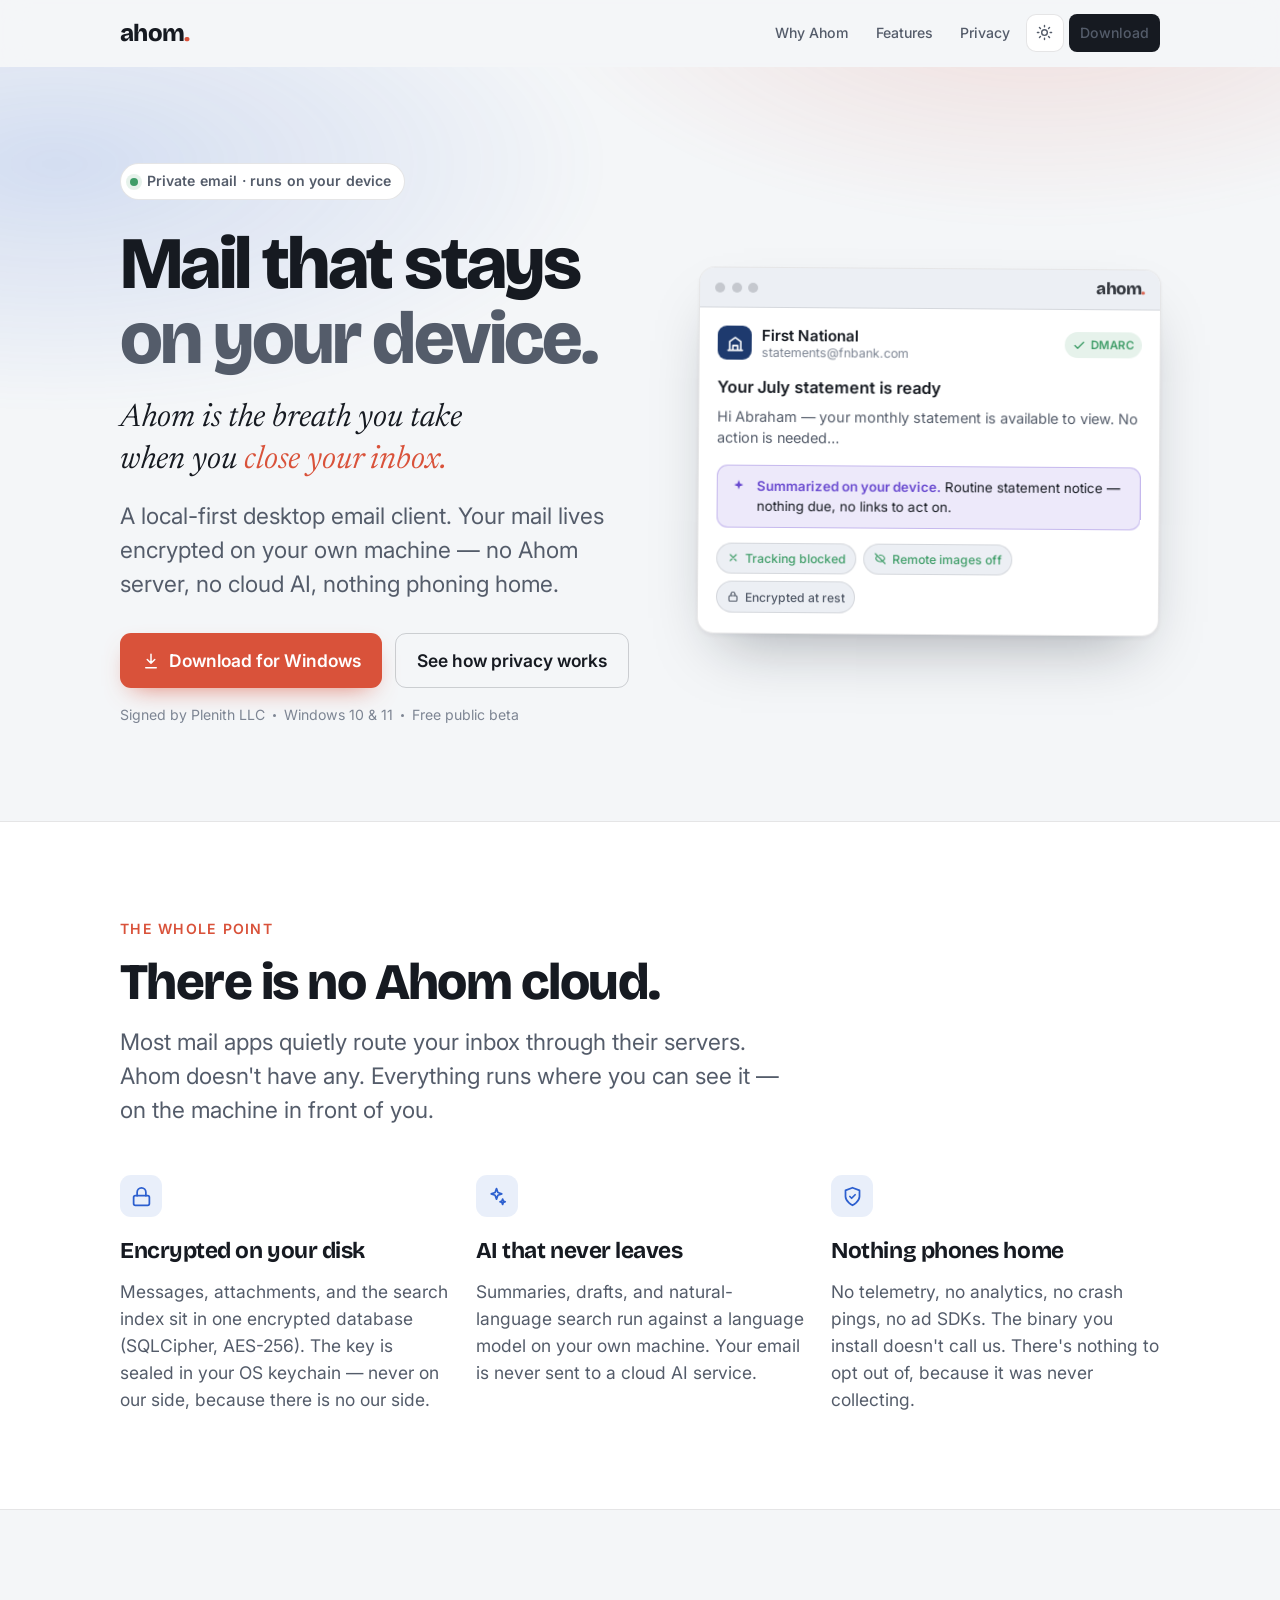
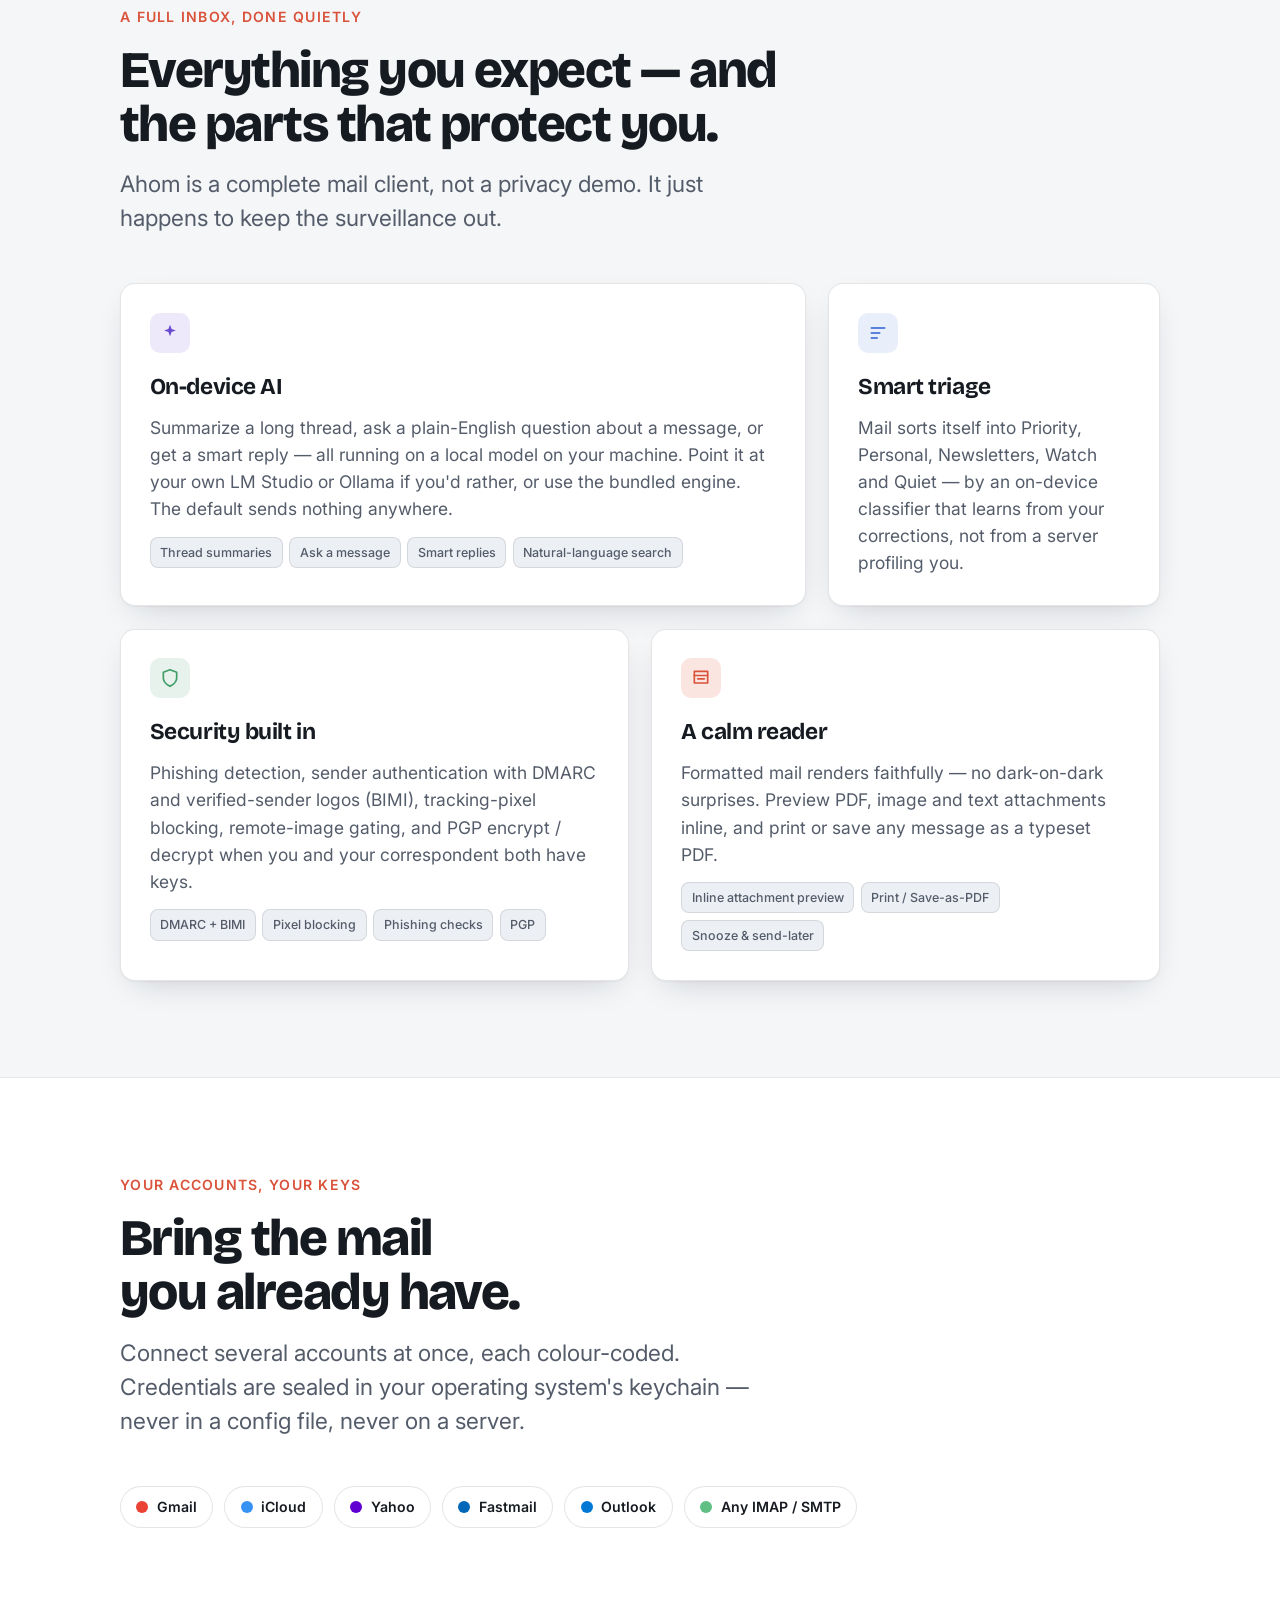
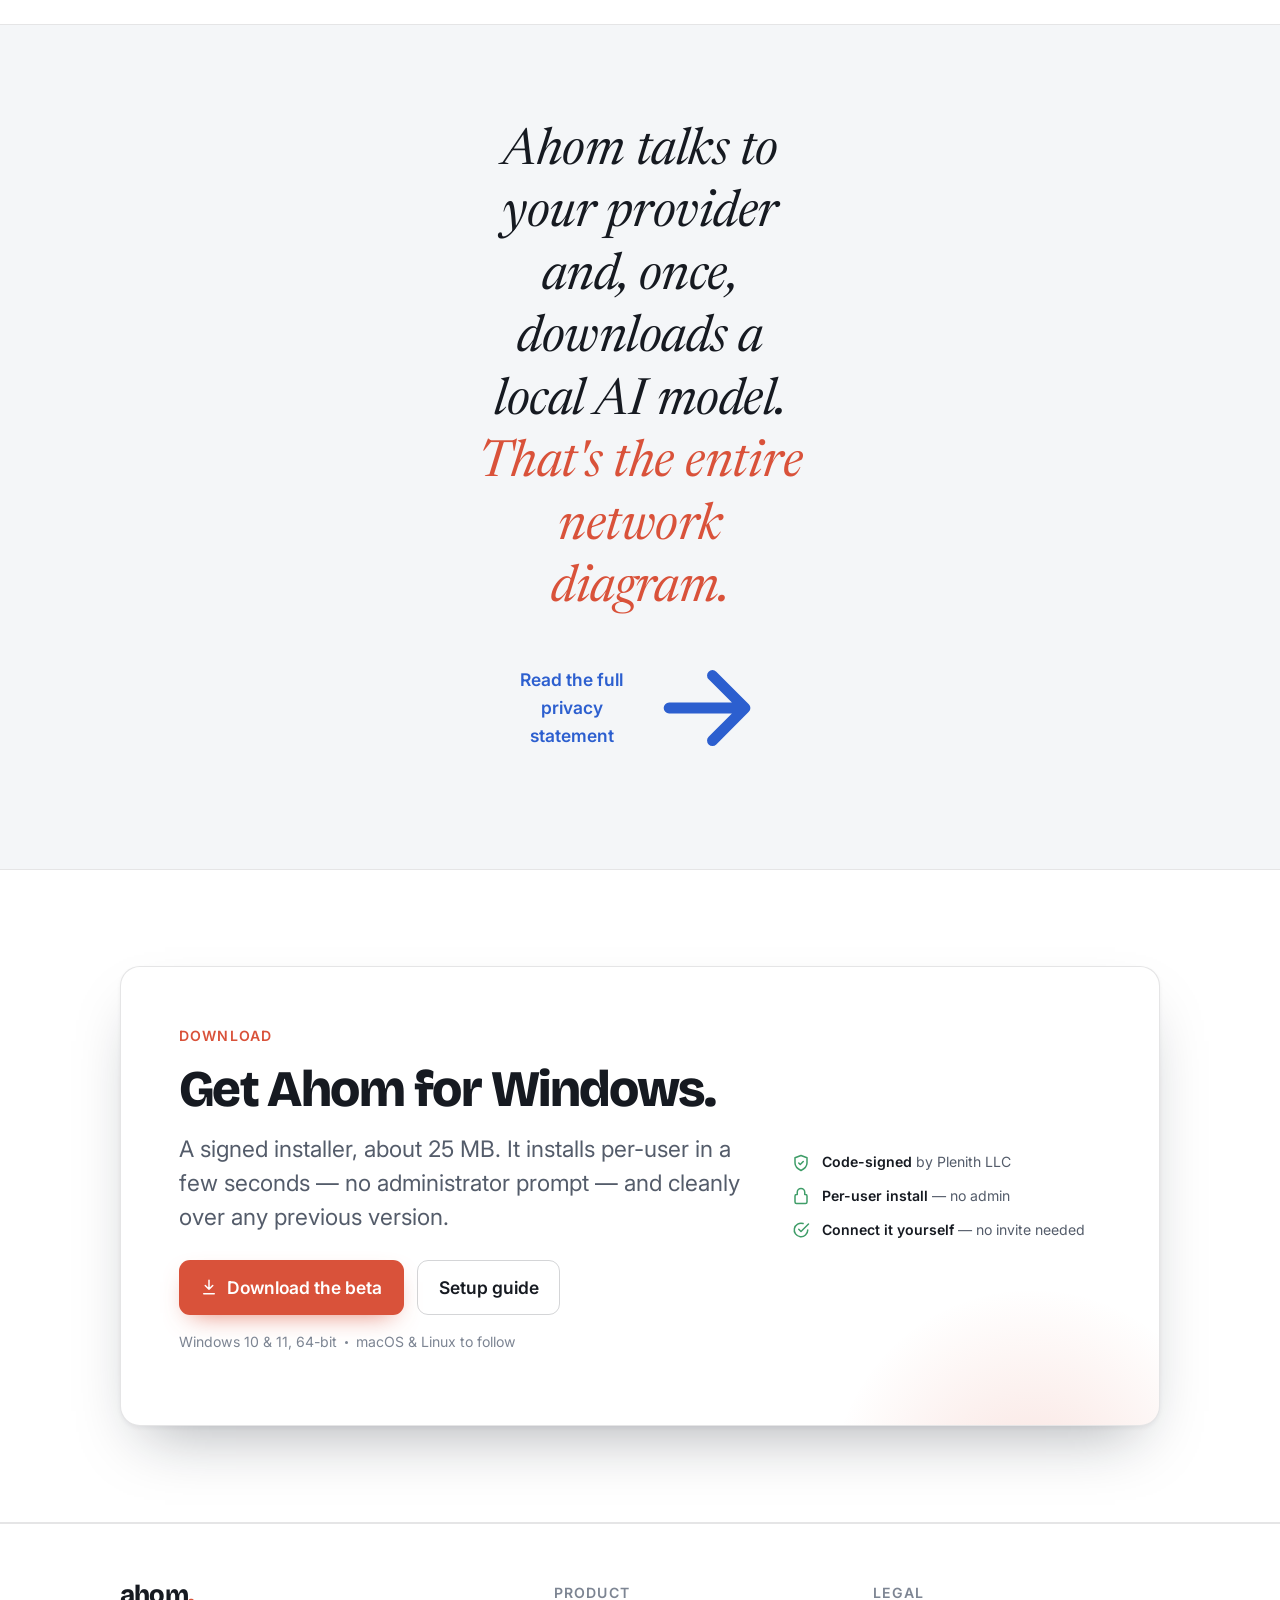
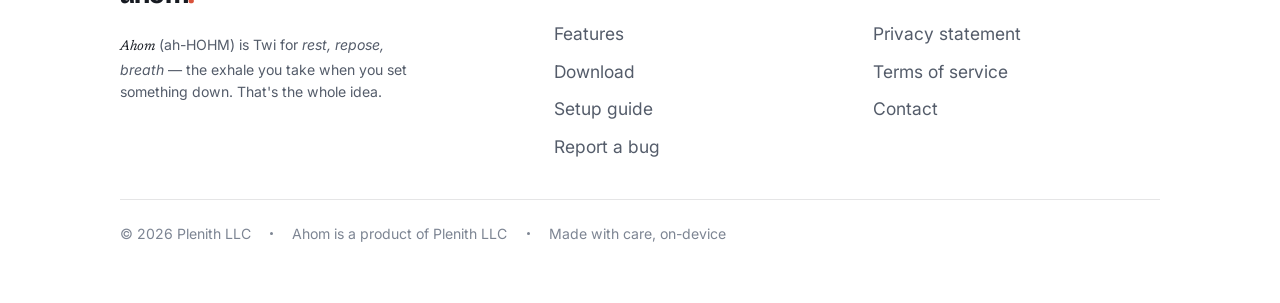
==== index.html @ 503ea604 "site: Ahom launch landing pages (home, privacy, terms) Static GitHub Pages site for the public beta " ====
<!doctype html>
<html lang="en">
<head>
<meta charset="utf-8">
<meta name="viewport" content="width=device-width, initial-scale=1">
<title>Ahom — private email, on your device</title>
<meta name="description" content="Ahom is a local-first, privacy-first desktop email client by Plenith LLC. Your mail lives encrypted on your own machine, with on-device AI that never touches the cloud.">
<meta name="theme-color" content="#0d1017">
<meta property="og:type" content="website">
<meta property="og:title" content="Ahom — private email, on your device">
<meta property="og:description" content="A local-first desktop email client. Your mail lives encrypted on your own machine — no Ahom server, no cloud AI, nothing phoning home.">
<meta name="twitter:card" content="summary_large_image">
<link rel="icon" href="data:image/svg+xml,%3Csvg xmlns='http://www.w3.org/2000/svg' viewBox='0 0 32 32'%3E%3Ctext y='26' font-size='26'%3E%E2%9C%89%EF%B8%8F%3C/text%3E%3C/svg%3E">
<link rel="preconnect" href="https://fonts.googleapis.com">
<link rel="preconnect" href="https://fonts.gstatic.com" crossorigin>
<link rel="stylesheet" href="https://fonts.googleapis.com/css2?family=Bricolage+Grotesque:opsz,wght@12..96,400..800&family=Inter:wght@400;500;600;700&family=Newsreader:ital,opsz,wght@1,6..72,380;1,6..72,500&display=swap">
<style>
  :root {
    --ground: #f4f6f8;
    --surface: #ffffff;
    --surface-2: #eceff4;
    --ink: #161a21;
    --ink-soft: #545c6a;
    --ink-faint: #7d8593;
    --line: rgba(20, 26, 34, 0.11);
    --line-strong: rgba(20, 26, 34, 0.18);
    --accent: #2c5fcf;
    --accent-soft: rgba(44, 95, 207, 0.10);
    --coral: #d9523a;
    --coral-ink: #ffffff;
    --violet: #6a4bd0;
    --violet-soft: rgba(106, 75, 208, 0.12);
    --good: #3f9d68;
    --good-soft: rgba(63, 157, 104, 0.13);
    --shadow: 0 1px 2px rgba(16, 22, 34, .04), 0 12px 34px -14px rgba(16, 22, 34, .22);
    --shadow-lift: 0 2px 4px rgba(16, 22, 34, .05), 0 30px 60px -24px rgba(16, 22, 34, .34);
    --glow-a: rgba(217, 82, 58, 0.16);
    --glow-b: rgba(44, 95, 207, 0.16);
    --font-display: "Bricolage Grotesque", "Segoe UI", system-ui, sans-serif;
    --font-serif: "Newsreader", Georgia, "Times New Roman", serif;
    --font-body: "Inter", "Segoe UI", system-ui, -apple-system, sans-serif;
    --maxw: 1120px;
    --step--1: clamp(.82rem, .8rem + .1vw, .9rem);
    --step-0: clamp(1rem, .96rem + .18vw, 1.09rem);
    --step-1: clamp(1.2rem, 1.1rem + .4vw, 1.45rem);
    --step-2: clamp(1.55rem, 1.3rem + .9vw, 2.1rem);
    --step-3: clamp(2.1rem, 1.6rem + 2vw, 3.4rem);
    --step-4: clamp(2.7rem, 1.9rem + 3.4vw, 4.9rem);
  }
  :root:not([data-theme="light"]) { color-scheme: light; }
  @media (prefers-color-scheme: dark) {
    :root:not([data-theme="light"]) {
      color-scheme: dark;
      --ground: #0d1017; --surface: #141922; --surface-2: #1b2130;
      --ink: #eef1f6; --ink-soft: #9aa5b6; --ink-faint: #717c8d;
      --line: rgba(255, 255, 255, 0.09); --line-strong: rgba(255, 255, 255, 0.16);
      --accent: #5f8bff; --accent-soft: rgba(95, 139, 255, 0.14);
      --coral: #ff6a4d; --coral-ink: #1a0f0c;
      --violet: #c4a7ff; --violet-soft: rgba(196, 167, 255, 0.15);
      --good: #5fbf85; --good-soft: rgba(95, 191, 133, 0.15);
      --shadow: 0 1px 2px rgba(0, 0, 0, .3), 0 16px 40px -18px rgba(0, 0, 0, .7);
      --shadow-lift: 0 2px 6px rgba(0, 0, 0, .34), 0 40px 70px -28px rgba(0, 0, 0, .8);
      --glow-a: rgba(255, 106, 77, 0.20); --glow-b: rgba(95, 139, 255, 0.18);
    }
  }
  :root[data-theme="dark"] {
    color-scheme: dark;
    --ground: #0d1017; --surface: #141922; --surface-2: #1b2130;
    --ink: #eef1f6; --ink-soft: #9aa5b6; --ink-faint: #717c8d;
    --line: rgba(255, 255, 255, 0.09); --line-strong: rgba(255, 255, 255, 0.16);
    --accent: #5f8bff; --accent-soft: rgba(95, 139, 255, 0.14);
    --coral: #ff6a4d; --coral-ink: #1a0f0c;
    --violet: #c4a7ff; --violet-soft: rgba(196, 167, 255, 0.15);
    --good: #5fbf85; --good-soft: rgba(95, 191, 133, 0.15);
    --shadow: 0 1px 2px rgba(0, 0, 0, .3), 0 16px 40px -18px rgba(0, 0, 0, .7);
    --shadow-lift: 0 2px 6px rgba(0, 0, 0, .34), 0 40px 70px -28px rgba(0, 0, 0, .8);
    --glow-a: rgba(255, 106, 77, 0.20); --glow-b: rgba(95, 139, 255, 0.18);
  }
  * { box-sizing: border-box; }
  html { scroll-behavior: smooth; }
  @media (prefers-reduced-motion: reduce) { html { scroll-behavior: auto; } }
  body {
    margin: 0; background: var(--ground); color: var(--ink);
    font-family: var(--font-body); font-size: var(--step-0); line-height: 1.6;
    -webkit-font-smoothing: antialiased; text-rendering: optimizeLegibility;
  }
  .wrap { width: 100%; max-width: var(--maxw); margin-inline: auto; padding-inline: clamp(1.15rem, .6rem + 2.4vw, 2.5rem); }
  a { color: inherit; }
  ::selection { background: var(--accent-soft); }
  :focus-visible { outline: 2.5px solid var(--accent); outline-offset: 3px; border-radius: 4px; }
  .wordmark { font-family: var(--font-display); font-weight: 800; letter-spacing: -0.03em; line-height: 1; color: var(--ink); text-transform: lowercase; display: inline-flex; align-items: baseline; }
  .wordmark .dot { color: var(--coral); }
  .nav { position: sticky; top: 0; z-index: 40; background: color-mix(in oklab, var(--ground) 82%, transparent); backdrop-filter: blur(14px) saturate(1.3); border-bottom: 1px solid transparent; transition: border-color .3s; }
  .nav[data-stuck="true"] { border-bottom-color: var(--line); }
  .nav__inner { display: flex; align-items: center; gap: 1.2rem; height: 66px; }
  .nav .wordmark { font-size: 1.5rem; }
  .nav__links { margin-left: auto; display: flex; align-items: center; gap: .3rem; }
  .nav__links a { text-decoration: none; color: var(--ink-soft); font-weight: 500; font-size: var(--step--1); padding: .5rem .7rem; border-radius: 8px; transition: color .2s, background .2s; }
  .nav__links a:hover { color: var(--ink); background: var(--surface-2); }
  .nav__cta { text-decoration: none; font-weight: 600; font-size: var(--step--1); padding: .5rem .95rem; border-radius: 9px; background: var(--ink); color: var(--ground); transition: transform .15s, opacity .2s; }
  .nav__cta:hover { opacity: .9; transform: translateY(-1px); }
  .theme-btn { display: inline-grid; place-items: center; width: 38px; height: 38px; border: 1px solid var(--line); border-radius: 10px; background: var(--surface); color: var(--ink-soft); cursor: pointer; transition: color .2s, border-color .2s; }
  .theme-btn:hover { color: var(--ink); border-color: var(--line-strong); }
  .theme-btn svg { width: 17px; height: 17px; }
  .nav__hide { display: inline; }
  @media (max-width: 620px) { .nav__hide { display: none; } }
  .hero { position: relative; overflow: clip; }
  .hero__glow { position: absolute; inset: -20% -10% auto -10%; height: 620px; z-index: 0; background: radial-gradient(48% 60% at 76% 8%, var(--glow-a), transparent 70%), radial-gradient(50% 55% at 12% 40%, var(--glow-b), transparent 72%); filter: blur(8px); pointer-events: none; }
  .hero__inner { position: relative; z-index: 1; display: grid; grid-template-columns: 1.05fr .95fr; gap: clamp(2rem, 1rem + 4vw, 4.5rem); align-items: center; padding-block: clamp(3rem, 2rem + 5vw, 6rem) clamp(3rem, 2rem + 4vw, 5rem); }
  @media (max-width: 900px) { .hero__inner { grid-template-columns: 1fr; gap: 3rem; } }
  .eyebrow { display: inline-flex; align-items: center; gap: .55rem; font-size: var(--step--1); font-weight: 600; letter-spacing: .01em; color: var(--ink-soft); background: var(--surface); border: 1px solid var(--line); padding: .4rem .8rem .4rem .55rem; border-radius: 100px; margin-bottom: 1.6rem; }
  .eyebrow .pip { width: 8px; height: 8px; border-radius: 50%; background: var(--good); box-shadow: 0 0 0 4px var(--good-soft); }
  h1.hero__title { font-family: var(--font-display); font-weight: 800; font-size: var(--step-4); line-height: 1.02; letter-spacing: -0.035em; margin: 0 0 1.35rem; text-wrap: balance; }
  .hero__title .soft { color: var(--ink-soft); }
  .hero__pitch { font-family: var(--font-serif); font-style: italic; font-weight: 380; font-size: var(--step-2); line-height: 1.28; color: var(--ink); margin: 0 0 1.1rem; max-width: 22ch; text-wrap: balance; }
  .hero__pitch .u { color: var(--coral); font-style: italic; }
  .hero__sub { color: var(--ink-soft); font-size: var(--step-1); max-width: 46ch; margin: 0 0 2rem; line-height: 1.5; }
  .cta-row { display: flex; flex-wrap: wrap; gap: .8rem; align-items: center; }
  .btn { display: inline-flex; align-items: center; gap: .55rem; text-decoration: none; font-weight: 600; font-size: var(--step-0); padding: .8rem 1.3rem; border-radius: 11px; border: 1px solid transparent; cursor: pointer; transition: transform .15s, box-shadow .2s, background .2s; }
  .btn svg { width: 18px; height: 18px; }
  .btn--primary { background: var(--coral); color: var(--coral-ink); box-shadow: 0 10px 26px -12px color-mix(in oklab, var(--coral) 80%, transparent); }
  .btn--primary:hover { transform: translateY(-2px); box-shadow: 0 16px 34px -12px color-mix(in oklab, var(--coral) 78%, transparent); }
  .btn--ghost { background: transparent; color: var(--ink); border-color: var(--line-strong); }
  .btn--ghost:hover { background: var(--surface); transform: translateY(-2px); }
  .cta-note { color: var(--ink-faint); font-size: var(--step--1); margin-top: 1rem; display: flex; align-items: center; gap: .5rem; flex-wrap: wrap; }
  .cta-note .sep { width: 3px; height: 3px; border-radius: 50%; background: var(--ink-faint); display: inline-block; }
  .mock { background: var(--surface); border: 1px solid var(--line); border-radius: 16px; box-shadow: var(--shadow-lift); overflow: hidden; transform: rotate(.4deg); }
  @media (prefers-reduced-motion: no-preference) { .mock { animation: rise .8s cubic-bezier(.2,.7,.2,1) both; } }
  @keyframes rise { from { opacity: 0; transform: translateY(16px) rotate(.4deg); } to { opacity: 1; transform: translateY(0) rotate(.4deg); } }
  .mock__bar { display: flex; align-items: center; gap: .5rem; padding: .7rem .95rem; border-bottom: 1px solid var(--line); background: var(--surface-2); }
  .mock__dots { display: flex; gap: .4rem; }
  .mock__dots i { width: 10px; height: 10px; border-radius: 50%; background: var(--line-strong); }
  .mock__bar .wordmark { font-size: 1.05rem; margin-left: auto; opacity: .85; }
  .mock__body { padding: 1.1rem 1.15rem 1.25rem; }
  .mock__sender { display: flex; align-items: center; gap: .6rem; margin-bottom: .85rem; }
  .brandlogo { width: 34px; height: 34px; border-radius: 9px; display: grid; place-items: center; background: #1e3a6e; color: #fff; flex: none; }
  .brandlogo svg { width: 19px; height: 19px; }
  .mock__who { display: flex; flex-direction: column; line-height: 1.25; min-width: 0; }
  .mock__who b { font-weight: 600; font-size: .95rem; }
  .mock__who span { font-size: .78rem; color: var(--ink-faint); overflow: hidden; text-overflow: ellipsis; white-space: nowrap; }
  .verified { margin-left: auto; display: inline-flex; align-items: center; gap: .3rem; font-size: .72rem; font-weight: 600; color: var(--good); background: var(--good-soft); padding: .26rem .5rem; border-radius: 100px; flex: none; }
  .verified svg { width: 13px; height: 13px; }
  .mock__subject { font-weight: 600; font-size: 1.02rem; margin: 0 0 .35rem; }
  .mock__snippet { color: var(--ink-soft); font-size: .9rem; margin: 0 0 1rem; line-height: 1.5; }
  .ai-chip { display: flex; align-items: flex-start; gap: .6rem; padding: .7rem .8rem; border-radius: 11px; background: var(--violet-soft); border: 1px solid color-mix(in oklab, var(--violet) 30%, transparent); margin-bottom: .9rem; }
  .ai-chip svg { width: 16px; height: 16px; color: var(--violet); flex: none; margin-top: 2px; }
  .ai-chip__t { font-size: .84rem; line-height: 1.45; }
  .ai-chip__t b { color: var(--violet); font-weight: 600; }
  .chip-row { display: flex; flex-wrap: wrap; gap: .45rem; }
  .chip { display: inline-flex; align-items: center; gap: .35rem; font-size: .76rem; font-weight: 500; color: var(--ink-soft); background: var(--surface-2); border: 1px solid var(--line); padding: .32rem .6rem; border-radius: 100px; }
  .chip svg { width: 12px; height: 12px; }
  .chip.on { color: var(--good); }
  .chip.on svg { color: var(--good); }
  section { position: relative; }
  .band { padding-block: clamp(3.2rem, 2rem + 5vw, 6rem); }
  .band--tint { background: var(--surface); border-block: 1px solid var(--line); }
  .kicker { font-size: var(--step--1); font-weight: 600; letter-spacing: .09em; text-transform: uppercase; color: var(--coral); margin: 0 0 .9rem; }
  h2.head { font-family: var(--font-display); font-weight: 800; font-size: var(--step-3); line-height: 1.06; letter-spacing: -0.03em; margin: 0 0 1rem; text-wrap: balance; }
  .lede { color: var(--ink-soft); font-size: var(--step-1); max-width: 54ch; margin: 0; line-height: 1.5; }
  .sec-head { max-width: 60ch; margin-bottom: clamp(2rem, 1.4rem + 2vw, 3rem); }
  .pillars { display: grid; grid-template-columns: repeat(3, 1fr); gap: clamp(1rem, .4rem + 1.6vw, 1.8rem); }
  @media (max-width: 820px) { .pillars { grid-template-columns: 1fr; } }
  .pillar__ic { width: 42px; height: 42px; border-radius: 11px; display: grid; place-items: center; background: var(--accent-soft); color: var(--accent); margin-bottom: 1rem; }
  .pillar__ic svg { width: 21px; height: 21px; }
  .pillar h3 { font-family: var(--font-display); font-weight: 700; font-size: var(--step-1); letter-spacing: -0.02em; margin: 0 0 .5rem; }
  .pillar p { color: var(--ink-soft); margin: 0; font-size: var(--step-0); line-height: 1.55; }
  .features { display: grid; grid-template-columns: repeat(6, 1fr); gap: clamp(.9rem, .4rem + 1.4vw, 1.4rem); }
  .tile { background: var(--surface); border: 1px solid var(--line); border-radius: 15px; padding: clamp(1.3rem, 1rem + 1vw, 1.9rem); box-shadow: var(--shadow); display: flex; flex-direction: column; }
  .tile--wide { grid-column: span 4; }
  .tile--tall { grid-column: span 2; }
  .tile--half { grid-column: span 3; }
  @media (max-width: 860px) { .features { grid-template-columns: 1fr; } .tile--wide, .tile--tall, .tile--half { grid-column: 1 / -1; } }
  .tile__ic { width: 40px; height: 40px; border-radius: 10px; display: grid; place-items: center; margin-bottom: 1rem; flex: none; }
  .tile__ic svg { width: 20px; height: 20px; }
  .ic-violet { background: var(--violet-soft); color: var(--violet); }
  .ic-accent { background: var(--accent-soft); color: var(--accent); }
  .ic-coral { background: color-mix(in oklab, var(--coral) 15%, transparent); color: var(--coral); }
  .ic-good { background: var(--good-soft); color: var(--good); }
  .tile h3 { font-family: var(--font-display); font-weight: 700; font-size: var(--step-1); letter-spacing: -0.02em; margin: 0 0 .55rem; }
  .tile p { color: var(--ink-soft); margin: 0; font-size: var(--step-0); line-height: 1.55; }
  .tile__list { margin: .9rem 0 0; padding: 0; list-style: none; display: flex; flex-wrap: wrap; gap: .4rem; }
  .tile__list li { font-size: .78rem; font-weight: 500; color: var(--ink-soft); background: var(--surface-2); border: 1px solid var(--line); padding: .3rem .6rem; border-radius: 8px; }
  .providers { display: flex; flex-wrap: wrap; gap: .7rem; margin-top: 1.6rem; }
  .prov { display: inline-flex; align-items: center; gap: .55rem; font-weight: 600; font-size: var(--step--1); background: var(--surface); border: 1px solid var(--line); padding: .55rem .95rem; border-radius: 100px; }
  .prov .swatch { width: 12px; height: 12px; border-radius: 50%; }
  .manifesto { text-align: center; max-width: 30ch; margin-inline: auto; }
  .manifesto p { font-family: var(--font-serif); font-style: italic; font-size: var(--step-3); line-height: 1.22; letter-spacing: -0.01em; margin: 0 0 1.4rem; text-wrap: balance; }
  .manifesto .u { color: var(--coral); }
  .manifesto a { color: var(--accent); text-decoration: none; font-family: var(--font-body); font-style: normal; font-weight: 600; font-size: var(--step-0); display: inline-flex; align-items: center; gap: .4rem; }
  .manifesto a:hover { text-decoration: underline; }
  .download-card { position: relative; overflow: hidden; background: var(--surface); border: 1px solid var(--line); border-radius: 20px; box-shadow: var(--shadow-lift); padding: clamp(2rem, 1.4rem + 3vw, 3.6rem); display: grid; grid-template-columns: 1.3fr .7fr; gap: 2.5rem; align-items: center; }
  .download-card__glow { position: absolute; inset: auto -8% -60% auto; width: 420px; height: 420px; background: radial-gradient(circle, var(--glow-a), transparent 68%); pointer-events: none; }
  @media (max-width: 780px) { .download-card { grid-template-columns: 1fr; gap: 1.6rem; } }
  .dl-badges { display: flex; flex-direction: column; gap: .7rem; position: relative; z-index: 1; }
  .dl-badge { display: flex; align-items: center; gap: .7rem; font-size: var(--step--1); color: var(--ink-soft); }
  .dl-badge svg { width: 18px; height: 18px; color: var(--good); flex: none; }
  .dl-badge b { color: var(--ink); font-weight: 600; }
  footer { border-top: 1px solid var(--line); background: var(--surface); padding-block: clamp(2.6rem, 2rem + 2vw, 3.6rem); }
  .foot { display: grid; grid-template-columns: 1.4fr 1fr 1fr; gap: 2rem; }
  @media (max-width: 720px) { .foot { grid-template-columns: 1fr 1fr; } .foot__brand { grid-column: 1 / -1; } }
  .foot .wordmark { font-size: 1.6rem; margin-bottom: .8rem; }
  .foot__etym { color: var(--ink-soft); font-size: var(--step--1); max-width: 34ch; line-height: 1.55; }
  .foot__etym .word { font-family: var(--font-serif); font-style: italic; color: var(--ink); }
  .foot h4 { font-size: var(--step--1); text-transform: uppercase; letter-spacing: .08em; color: var(--ink-faint); margin: 0 0 1rem; font-weight: 600; }
  .foot ul { list-style: none; margin: 0; padding: 0; display: flex; flex-direction: column; gap: .6rem; }
  .foot a { color: var(--ink-soft); text-decoration: none; font-size: var(--step-0); }
  .foot a:hover { color: var(--ink); }
  .foot__legal { margin-top: 2.4rem; padding-top: 1.4rem; border-top: 1px solid var(--line); display: flex; flex-wrap: wrap; gap: .5rem 1.2rem; align-items: center; color: var(--ink-faint); font-size: var(--step--1); }
  .reveal { opacity: 1; }
  @media (prefers-reduced-motion: no-preference) {
    .reveal { opacity: 0; transform: translateY(18px); transition: opacity .6s ease, transform .6s cubic-bezier(.2,.7,.2,1); }
    .reveal.in { opacity: 1; transform: none; }
  }
</style>
</head>
<body>
<nav class="nav" id="nav">
  <div class="wrap nav__inner">
    <span class="wordmark" aria-label="Ahom home">ahom<span class="dot">.</span></span>
    <div class="nav__links">
      <a href="#promise" class="nav__hide">Why Ahom</a>
      <a href="#features" class="nav__hide">Features</a>
      <a href="#privacy" class="nav__hide">Privacy</a>
      <button class="theme-btn" id="themeBtn" type="button" aria-label="Switch colour theme" title="Switch theme">
        <svg id="themeIcon" viewBox="0 0 24 24" fill="none" stroke="currentColor" stroke-width="2" stroke-linecap="round" stroke-linejoin="round"><circle cx="12" cy="12" r="4"></circle><path d="M12 2v2M12 20v2M4.9 4.9l1.4 1.4M17.7 17.7l1.4 1.4M2 12h2M20 12h2M4.9 19.1l1.4-1.4M17.7 6.3l1.4-1.4"></path></svg>
      </button>
      <a href="#download" class="nav__cta">Download</a>
    </div>
  </div>
</nav>

<header class="hero">
  <div class="hero__glow" aria-hidden="true"></div>
  <div class="wrap hero__inner">
    <div class="hero__copy">
      <span class="eyebrow"><span class="pip"></span> Private email · runs on your device</span>
      <h1 class="hero__title">Mail that stays <span class="soft">on your device.</span></h1>
      <p class="hero__pitch">Ahom is the breath you take when you <span class="u">close your inbox.</span></p>
      <p class="hero__sub">A local-first desktop email client. Your mail lives encrypted on your own machine — no Ahom server, no cloud AI, nothing phoning home.</p>
      <div class="cta-row">
        <a href="#download" class="btn btn--primary">
          <svg viewBox="0 0 24 24" fill="none" stroke="currentColor" stroke-width="2" stroke-linecap="round" stroke-linejoin="round"><path d="M12 3v12M7 10l5 5 5-5M5 21h14"></path></svg>
          Download for Windows
        </a>
        <a href="#privacy" class="btn btn--ghost">See how privacy works</a>
      </div>
      <p class="cta-note">Signed by Plenith LLC <span class="sep"></span> Windows 10 &amp; 11 <span class="sep"></span> Free public beta</p>
    </div>

    <div class="hero__art">
      <div class="mock" role="img" aria-label="The Ahom reader showing a verified message summarized on-device with tracking blocked">
        <div class="mock__bar">
          <div class="mock__dots"><i></i><i></i><i></i></div>
          <span class="wordmark">ahom<span class="dot">.</span></span>
        </div>
        <div class="mock__body">
          <div class="mock__sender">
            <span class="brandlogo" aria-hidden="true">
              <svg viewBox="0 0 24 24" fill="none" stroke="currentColor" stroke-width="2" stroke-linecap="round" stroke-linejoin="round"><path d="M3 21h18M5 21V10l7-5 7 5v11M9 21v-6h6v6"></path></svg>
            </span>
            <span class="mock__who"><b>First National</b><span>statements@fnbank.com</span></span>
            <span class="verified"><svg viewBox="0 0 24 24" fill="none" stroke="currentColor" stroke-width="2.4" stroke-linecap="round" stroke-linejoin="round"><path d="M20 6L9 17l-5-5"></path></svg>DMARC</span>
          </div>
          <p class="mock__subject">Your July statement is ready</p>
          <p class="mock__snippet">Hi Abraham — your monthly statement is available to view. No action is needed…</p>
          <div class="ai-chip">
            <svg viewBox="0 0 24 24" fill="currentColor"><path d="M12 2l1.9 5.2L19 9l-5.1 1.8L12 16l-1.9-5.2L5 9l5.1-1.8L12 2z"></path></svg>
            <span class="ai-chip__t"><b>Summarized on your device.</b> Routine statement notice — nothing due, no links to act on.</span>
          </div>
          <div class="chip-row">
            <span class="chip on"><svg viewBox="0 0 24 24" fill="none" stroke="currentColor" stroke-width="2.2" stroke-linecap="round" stroke-linejoin="round"><path d="M18 6L6 18M6 6l12 12"></path></svg>Tracking blocked</span>
            <span class="chip on"><svg viewBox="0 0 24 24" fill="none" stroke="currentColor" stroke-width="2.2" stroke-linecap="round" stroke-linejoin="round"><path d="M2 2l20 20M10.6 5.1A9 9 0 0121 12s-1 1.8-2.8 3.4M6.6 6.6A9 9 0 003 12s3 6 9 6a8.7 8.7 0 004.3-1.1"></path></svg>Remote images off</span>
            <span class="chip"><svg viewBox="0 0 24 24" fill="none" stroke="currentColor" stroke-width="2.2" stroke-linecap="round" stroke-linejoin="round"><rect x="4" y="10" width="16" height="11" rx="2"></rect><path d="M8 10V7a4 4 0 018 0v3"></path></svg>Encrypted at rest</span>
          </div>
        </div>
      </div>
    </div>
  </div>
</header>

<section class="band band--tint" id="promise">
  <div class="wrap">
    <div class="sec-head reveal">
      <p class="kicker">The whole point</p>
      <h2 class="head">There is no Ahom cloud.</h2>
      <p class="lede">Most mail apps quietly route your inbox through their servers. Ahom doesn't have any. Everything runs where you can see it — on the machine in front of you.</p>
    </div>
    <div class="pillars">
      <div class="pillar reveal">
        <div class="pillar__ic"><svg viewBox="0 0 24 24" fill="none" stroke="currentColor" stroke-width="2" stroke-linecap="round" stroke-linejoin="round"><rect x="3" y="11" width="18" height="11" rx="2"></rect><path d="M7 11V7a5 5 0 0110 0v4"></path></svg></div>
        <h3>Encrypted on your disk</h3>
        <p>Messages, attachments, and the search index sit in one encrypted database (SQLCipher, AES-256). The key is sealed in your OS keychain — never on our side, because there is no our side.</p>
      </div>
      <div class="pillar reveal">
        <div class="pillar__ic"><svg viewBox="0 0 24 24" fill="none" stroke="currentColor" stroke-width="2" stroke-linecap="round" stroke-linejoin="round"><path d="M12 3l1.6 4.4L18 9l-4.4 1.6L12 15l-1.6-4.4L6 9l4.4-1.6L12 3z"></path><path d="M19 15l.8 2.2L22 18l-2.2.8L19 21l-.8-2.2L16 18l2.2-.8L19 15z"></path></svg></div>
        <h3>AI that never leaves</h3>
        <p>Summaries, drafts, and natural-language search run against a language model on your own machine. Your email is never sent to a cloud AI service.</p>
      </div>
      <div class="pillar reveal">
        <div class="pillar__ic"><svg viewBox="0 0 24 24" fill="none" stroke="currentColor" stroke-width="2" stroke-linecap="round" stroke-linejoin="round"><path d="M12 22s8-4 8-10V5l-8-3-8 3v7c0 6 8 10 8 10z"></path><path d="M9 12l2 2 4-4"></path></svg></div>
        <h3>Nothing phones home</h3>
        <p>No telemetry, no analytics, no crash pings, no ad SDKs. The binary you install doesn't call us. There's nothing to opt out of, because it was never collecting.</p>
      </div>
    </div>
  </div>
</section>

<section class="band" id="features">
  <div class="wrap">
    <div class="sec-head reveal">
      <p class="kicker">A full inbox, done quietly</p>
      <h2 class="head">Everything you expect — and the parts that protect you.</h2>
      <p class="lede">Ahom is a complete mail client, not a privacy demo. It just happens to keep the surveillance out.</p>
    </div>
    <div class="features">
      <div class="tile tile--wide reveal">
        <div class="tile__ic ic-violet"><svg viewBox="0 0 24 24" fill="currentColor"><path d="M12 2l1.9 5.2L19 9l-5.1 1.8L12 16l-1.9-5.2L5 9l5.1-1.8L12 2z"></path></svg></div>
        <h3>On-device AI</h3>
        <p>Summarize a long thread, ask a plain-English question about a message, or get a smart reply — all running on a local model on your machine. Point it at your own LM Studio or Ollama if you'd rather, or use the bundled engine. The default sends nothing anywhere.</p>
        <ul class="tile__list"><li>Thread summaries</li><li>Ask a message</li><li>Smart replies</li><li>Natural-language search</li></ul>
      </div>
      <div class="tile tile--tall reveal">
        <div class="tile__ic ic-accent"><svg viewBox="0 0 24 24" fill="none" stroke="currentColor" stroke-width="2" stroke-linecap="round" stroke-linejoin="round"><path d="M4 6h16M4 12h10M4 18h7"></path></svg></div>
        <h3>Smart triage</h3>
        <p>Mail sorts itself into Priority, Personal, Newsletters, Watch and Quiet — by an on-device classifier that learns from your corrections, not from a server profiling you.</p>
      </div>
      <div class="tile tile--half reveal">
        <div class="tile__ic ic-good"><svg viewBox="0 0 24 24" fill="none" stroke="currentColor" stroke-width="2" stroke-linecap="round" stroke-linejoin="round"><path d="M12 22s8-4 8-10V5l-8-3-8 3v7c0 6 8 10 8 10z"></path></svg></div>
        <h3>Security built in</h3>
        <p>Phishing detection, sender authentication with DMARC and verified-sender logos (BIMI), tracking-pixel blocking, remote-image gating, and PGP encrypt / decrypt when you and your correspondent both have keys.</p>
        <ul class="tile__list"><li>DMARC + BIMI</li><li>Pixel blocking</li><li>Phishing checks</li><li>PGP</li></ul>
      </div>
      <div class="tile tile--half reveal">
        <div class="tile__ic ic-coral"><svg viewBox="0 0 24 24" fill="none" stroke="currentColor" stroke-width="2" stroke-linecap="round" stroke-linejoin="round"><path d="M4 4h16v14H4z"></path><path d="M4 9h16M8 13h8"></path></svg></div>
        <h3>A calm reader</h3>
        <p>Formatted mail renders faithfully — no dark-on-dark surprises. Preview PDF, image and text attachments inline, and print or save any message as a typeset PDF.</p>
        <ul class="tile__list"><li>Inline attachment preview</li><li>Print / Save-as-PDF</li><li>Snooze &amp; send-later</li></ul>
      </div>
    </div>
  </div>
</section>

<section class="band band--tint" id="accounts">
  <div class="wrap">
    <div class="sec-head reveal">
      <p class="kicker">Your accounts, your keys</p>
      <h2 class="head">Bring the mail you already have.</h2>
      <p class="lede">Connect several accounts at once, each colour-coded. Credentials are sealed in your operating system's keychain — never in a config file, never on a server.</p>
    </div>
    <div class="providers reveal">
      <span class="prov"><span class="swatch" style="background:#EA4335"></span>Gmail</span>
      <span class="prov"><span class="swatch" style="background:#3693F3"></span>iCloud</span>
      <span class="prov"><span class="swatch" style="background:#6001d2"></span>Yahoo</span>
      <span class="prov"><span class="swatch" style="background:#0067b9"></span>Fastmail</span>
      <span class="prov"><span class="swatch" style="background:#0078D4"></span>Outlook</span>
      <span class="prov"><span class="swatch" style="background:#5fbf85"></span>Any IMAP / SMTP</span>
    </div>
  </div>
</section>

<section class="band" id="privacy">
  <div class="wrap">
    <div class="manifesto reveal">
      <p>Ahom talks to your provider and, once, downloads a local AI model. <span class="u">That's the entire network diagram.</span></p>
      <a href="privacy.html">Read the full privacy statement
        <svg viewBox="0 0 24 24" fill="none" stroke="currentColor" stroke-width="2" stroke-linecap="round" stroke-linejoin="round"><path d="M5 12h14M13 6l6 6-6 6"></path></svg>
      </a>
    </div>
  </div>
</section>

<section class="band band--tint" id="download">
  <div class="wrap">
    <div class="download-card reveal">
      <div class="download-card__glow" aria-hidden="true"></div>
      <div style="position:relative;z-index:1">
        <p class="kicker">Download</p>
        <h2 class="head">Get Ahom for Windows.</h2>
        <p class="lede" style="margin-bottom:1.6rem">A signed installer, about 25&nbsp;MB. It installs per-user in a few seconds — no administrator prompt — and cleanly over any previous version.</p>
        <div class="cta-row">
          <a href="https://github.com/IAmAB-Dev/ahom-beta/releases/latest" class="btn btn--primary">
            <svg viewBox="0 0 24 24" fill="none" stroke="currentColor" stroke-width="2" stroke-linecap="round" stroke-linejoin="round"><path d="M12 3v12M7 10l5 5 5-5M5 21h14"></path></svg>
            Download the beta
          </a>
          <a href="https://github.com/IAmAB-Dev/ahom-beta#readme" class="btn btn--ghost">Setup guide</a>
        </div>
        <p class="cta-note">Windows 10 &amp; 11, 64-bit <span class="sep"></span> macOS &amp; Linux to follow</p>
      </div>
      <div class="dl-badges">
        <div class="dl-badge"><svg viewBox="0 0 24 24" fill="none" stroke="currentColor" stroke-width="2" stroke-linecap="round" stroke-linejoin="round"><path d="M12 22s8-4 8-10V5l-8-3-8 3v7c0 6 8 10 8 10z"></path><path d="M9 12l2 2 4-4"></path></svg><span><b>Code-signed</b> by Plenith LLC</span></div>
        <div class="dl-badge"><svg viewBox="0 0 24 24" fill="none" stroke="currentColor" stroke-width="2" stroke-linecap="round" stroke-linejoin="round"><path d="M12 2a5 5 0 015 5v3h1a2 2 0 012 2v8a2 2 0 01-2 2H6a2 2 0 01-2-2v-8a2 2 0 012-2h1V7a5 5 0 015-5z"></path></svg><span><b>Per-user install</b> — no admin</span></div>
        <div class="dl-badge"><svg viewBox="0 0 24 24" fill="none" stroke="currentColor" stroke-width="2" stroke-linecap="round" stroke-linejoin="round"><path d="M21 12a9 9 0 11-6.2-8.6"></path><path d="M22 4L12 14.01l-3-3"></path></svg><span><b>Connect it yourself</b> — no invite needed</span></div>
      </div>
    </div>
  </div>
</section>

<footer>
  <div class="wrap">
    <div class="foot">
      <div class="foot__brand">
        <div class="wordmark">ahom<span class="dot">.</span></div>
        <p class="foot__etym"><span class="word">Ahom</span> (ah-HOHM) is Twi for <em>rest, repose, breath</em> — the exhale you take when you set something down. That's the whole idea.</p>
      </div>
      <div>
        <h4>Product</h4>
        <ul>
          <li><a href="#features">Features</a></li>
          <li><a href="#download">Download</a></li>
          <li><a href="https://github.com/IAmAB-Dev/ahom-beta#readme">Setup guide</a></li>
          <li><a href="https://github.com/IAmAB-Dev/ahom-beta/issues/new">Report a bug</a></li>
        </ul>
      </div>
      <div>
        <h4>Legal</h4>
        <ul>
          <li><a href="privacy.html">Privacy statement</a></li>
          <li><a href="terms.html">Terms of service</a></li>
          <li><a href="mailto:hello@ahom.com">Contact</a></li>
        </ul>
      </div>
    </div>
    <div class="foot__legal">
      <span>© 2026 Plenith LLC</span><span class="sep" style="width:3px;height:3px;border-radius:50%;background:currentColor;display:inline-block"></span>
      <span>Ahom is a product of Plenith LLC</span><span class="sep" style="width:3px;height:3px;border-radius:50%;background:currentColor;display:inline-block"></span>
      <span>Made with care, on-device</span>
    </div>
  </div>
</footer>

<script>
  (function () {
    var root = document.documentElement;
    var btn = document.getElementById("themeBtn");
    var sun = '<circle cx="12" cy="12" r="4"></circle><path d="M12 2v2M12 20v2M4.9 4.9l1.4 1.4M17.7 17.7l1.4 1.4M2 12h2M20 12h2M4.9 19.1l1.4-1.4M17.7 6.3l1.4-1.4"></path>';
    var moon = '<path d="M21 12.8A9 9 0 1111.2 3a7 7 0 009.8 9.8z"></path>';
    var icon = document.getElementById("themeIcon");
    function saved() { try { return localStorage.getItem("ahom-theme"); } catch (e) { return null; } }
    function systemDark() { return window.matchMedia && window.matchMedia("(prefers-color-scheme: dark)").matches; }
    function apply(t) {
      if (t === "dark" || t === "light") root.setAttribute("data-theme", t);
      else root.removeAttribute("data-theme");
      var dark = t ? t === "dark" : systemDark();
      icon.innerHTML = dark ? moon : sun;
    }
    apply(saved());
    btn.addEventListener("click", function () {
      var curDark = root.getAttribute("data-theme") ? root.getAttribute("data-theme") === "dark" : systemDark();
      var next = curDark ? "light" : "dark";
      try { localStorage.setItem("ahom-theme", next); } catch (e) {}
      apply(next);
    });
    var nav = document.getElementById("nav");
    var onScroll = function () { nav.setAttribute("data-stuck", String(window.scrollY > 8)); };
    onScroll();
    window.addEventListener("scroll", onScroll, { passive: true });
    if (!window.matchMedia || !window.matchMedia("(prefers-reduced-motion: reduce)").matches) {
      var io = new IntersectionObserver(function (entries) {
        entries.forEach(function (en) { if (en.isIntersecting) { en.target.classList.add("in"); io.unobserve(en.target); } });
      }, { rootMargin: "0px 0px -8% 0px", threshold: 0.08 });
      document.querySelectorAll(".reveal").forEach(function (el) { io.observe(el); });
    } else {
      document.querySelectorAll(".reveal").forEach(function (el) { el.classList.add("in"); });
    }
  })();
</script>
</body>
</html>
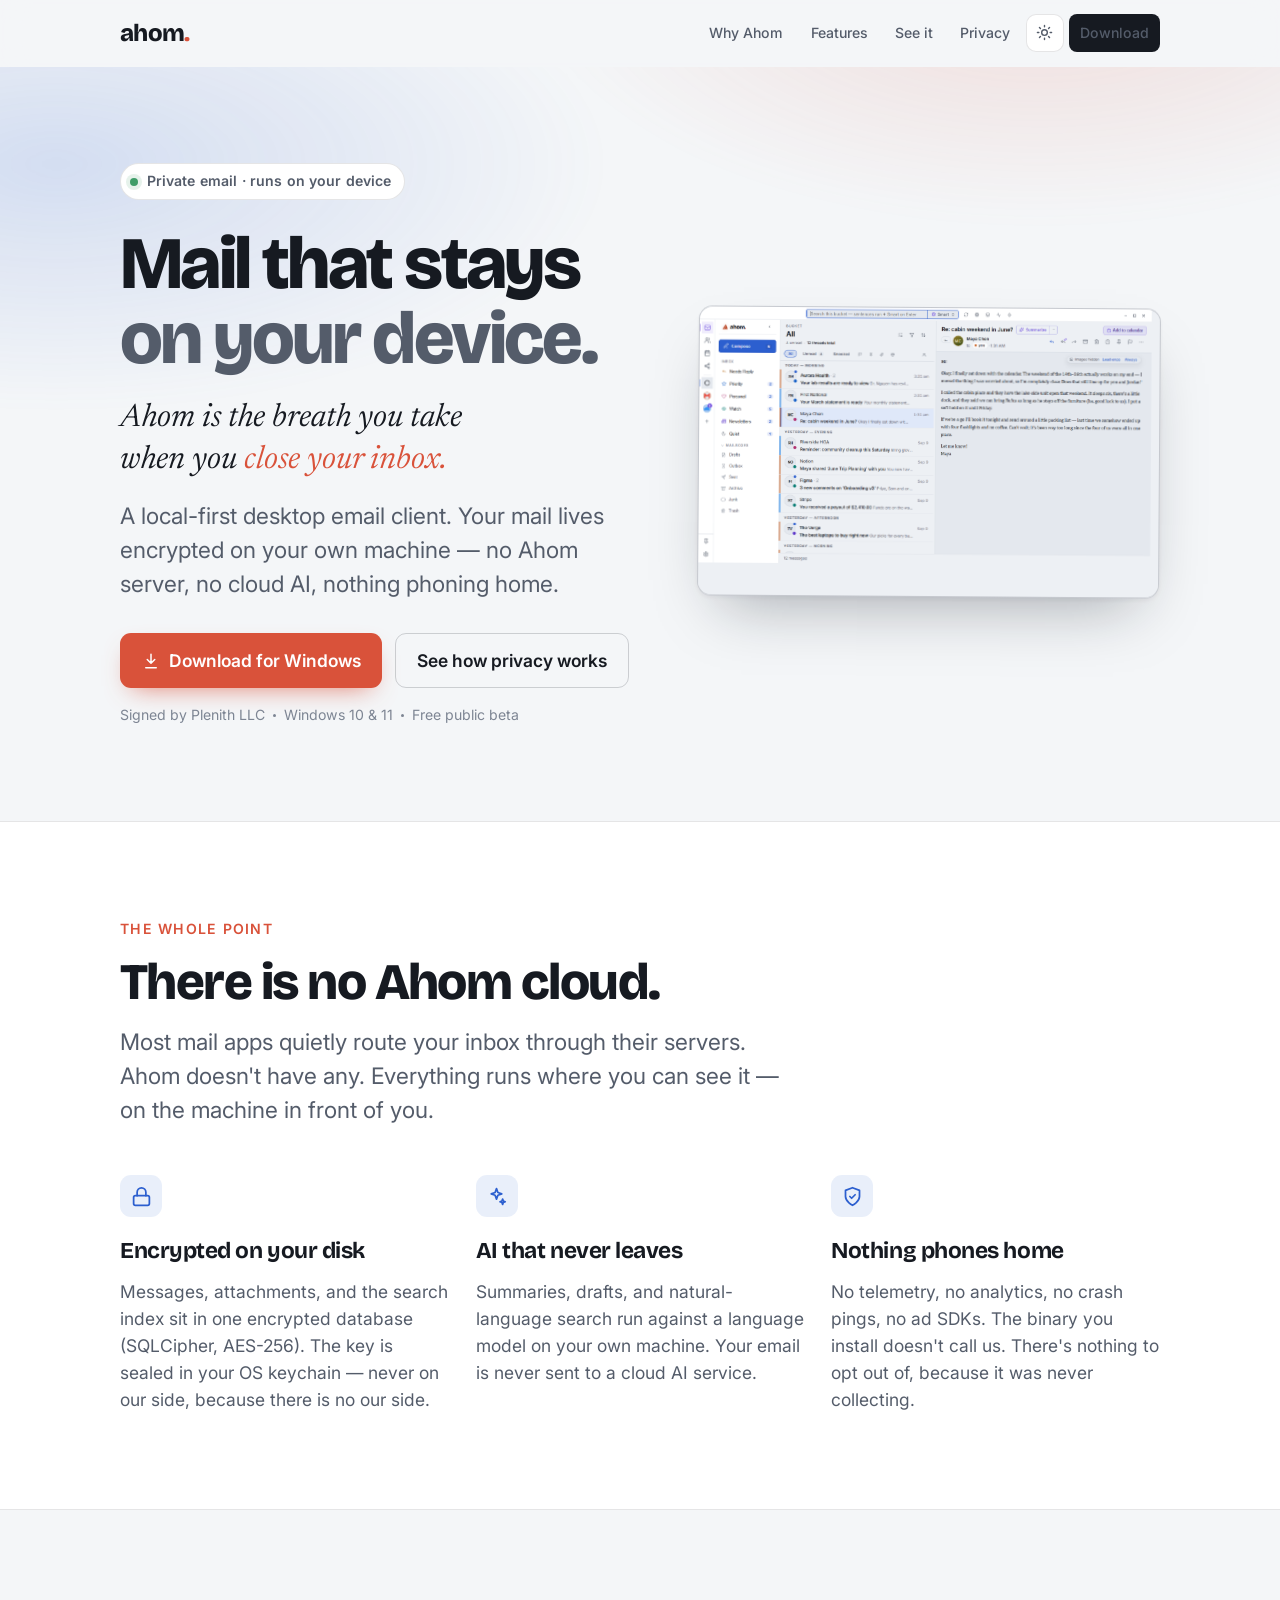
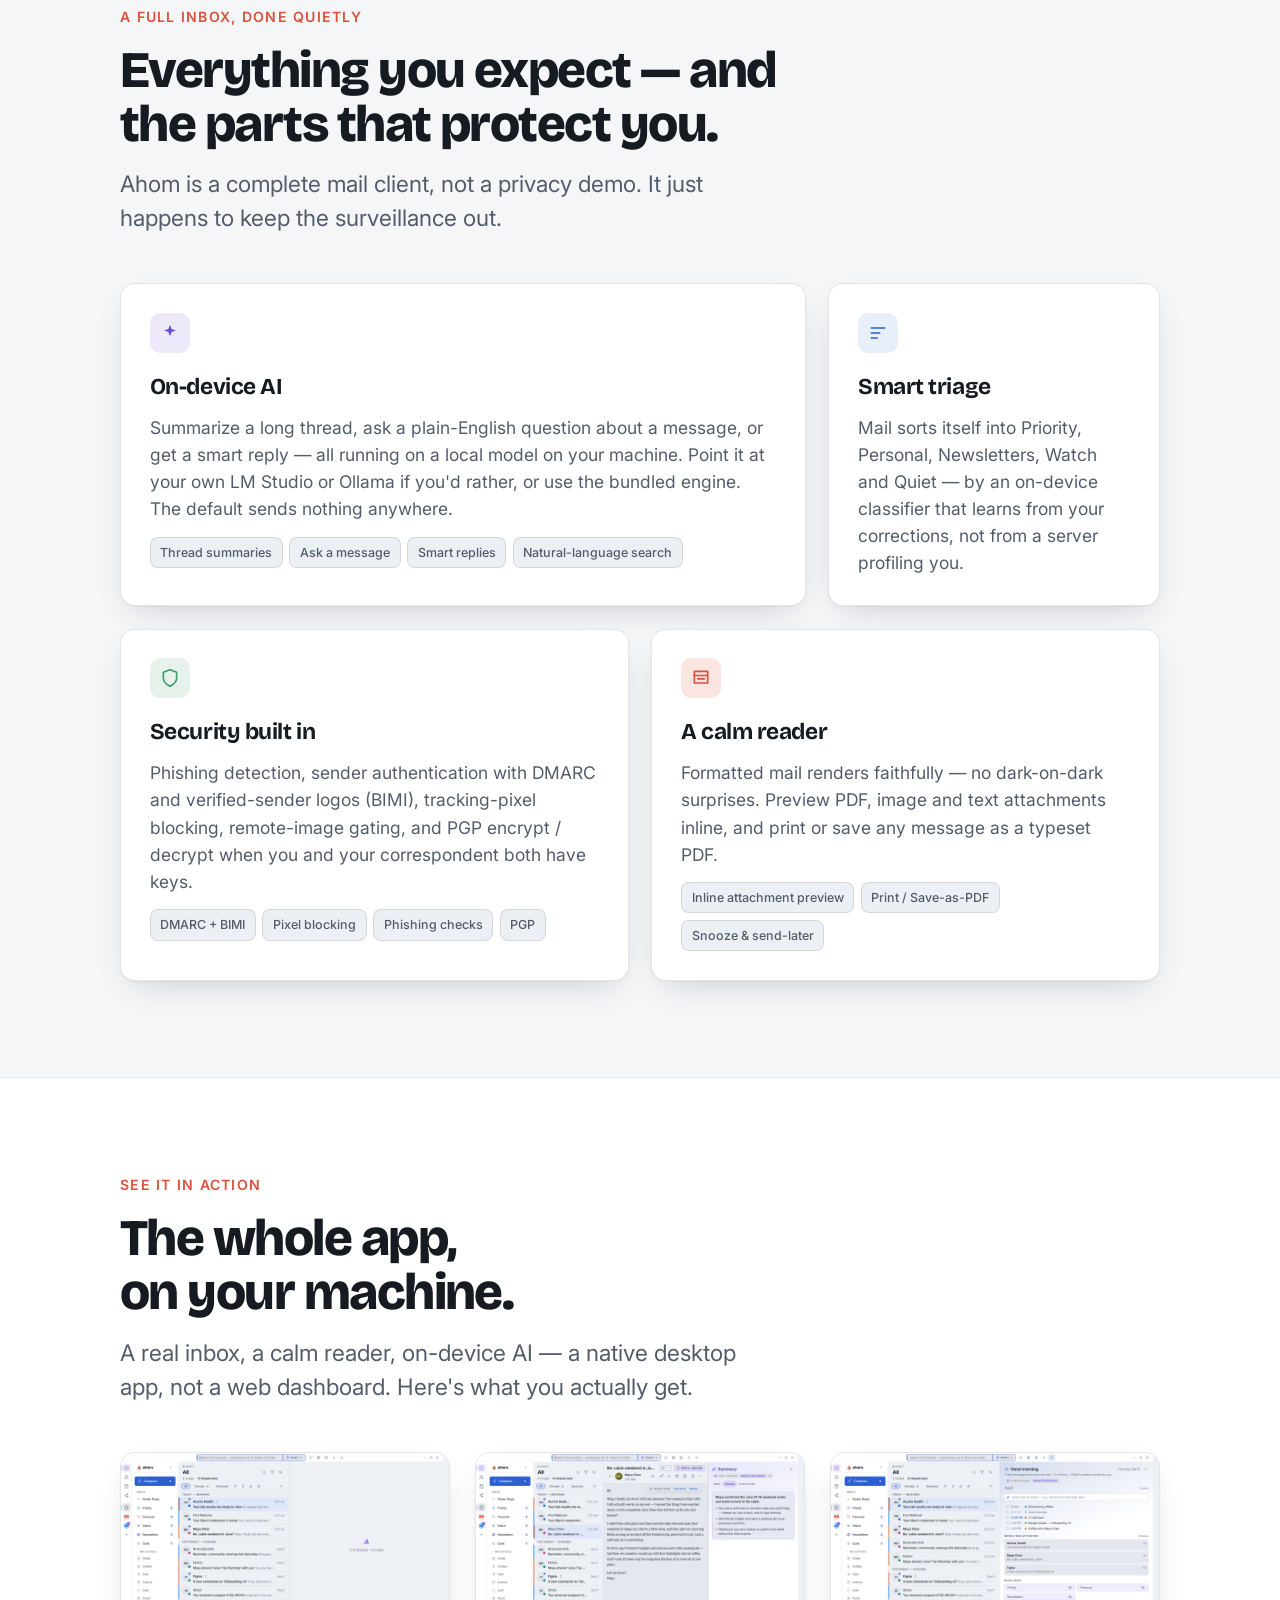
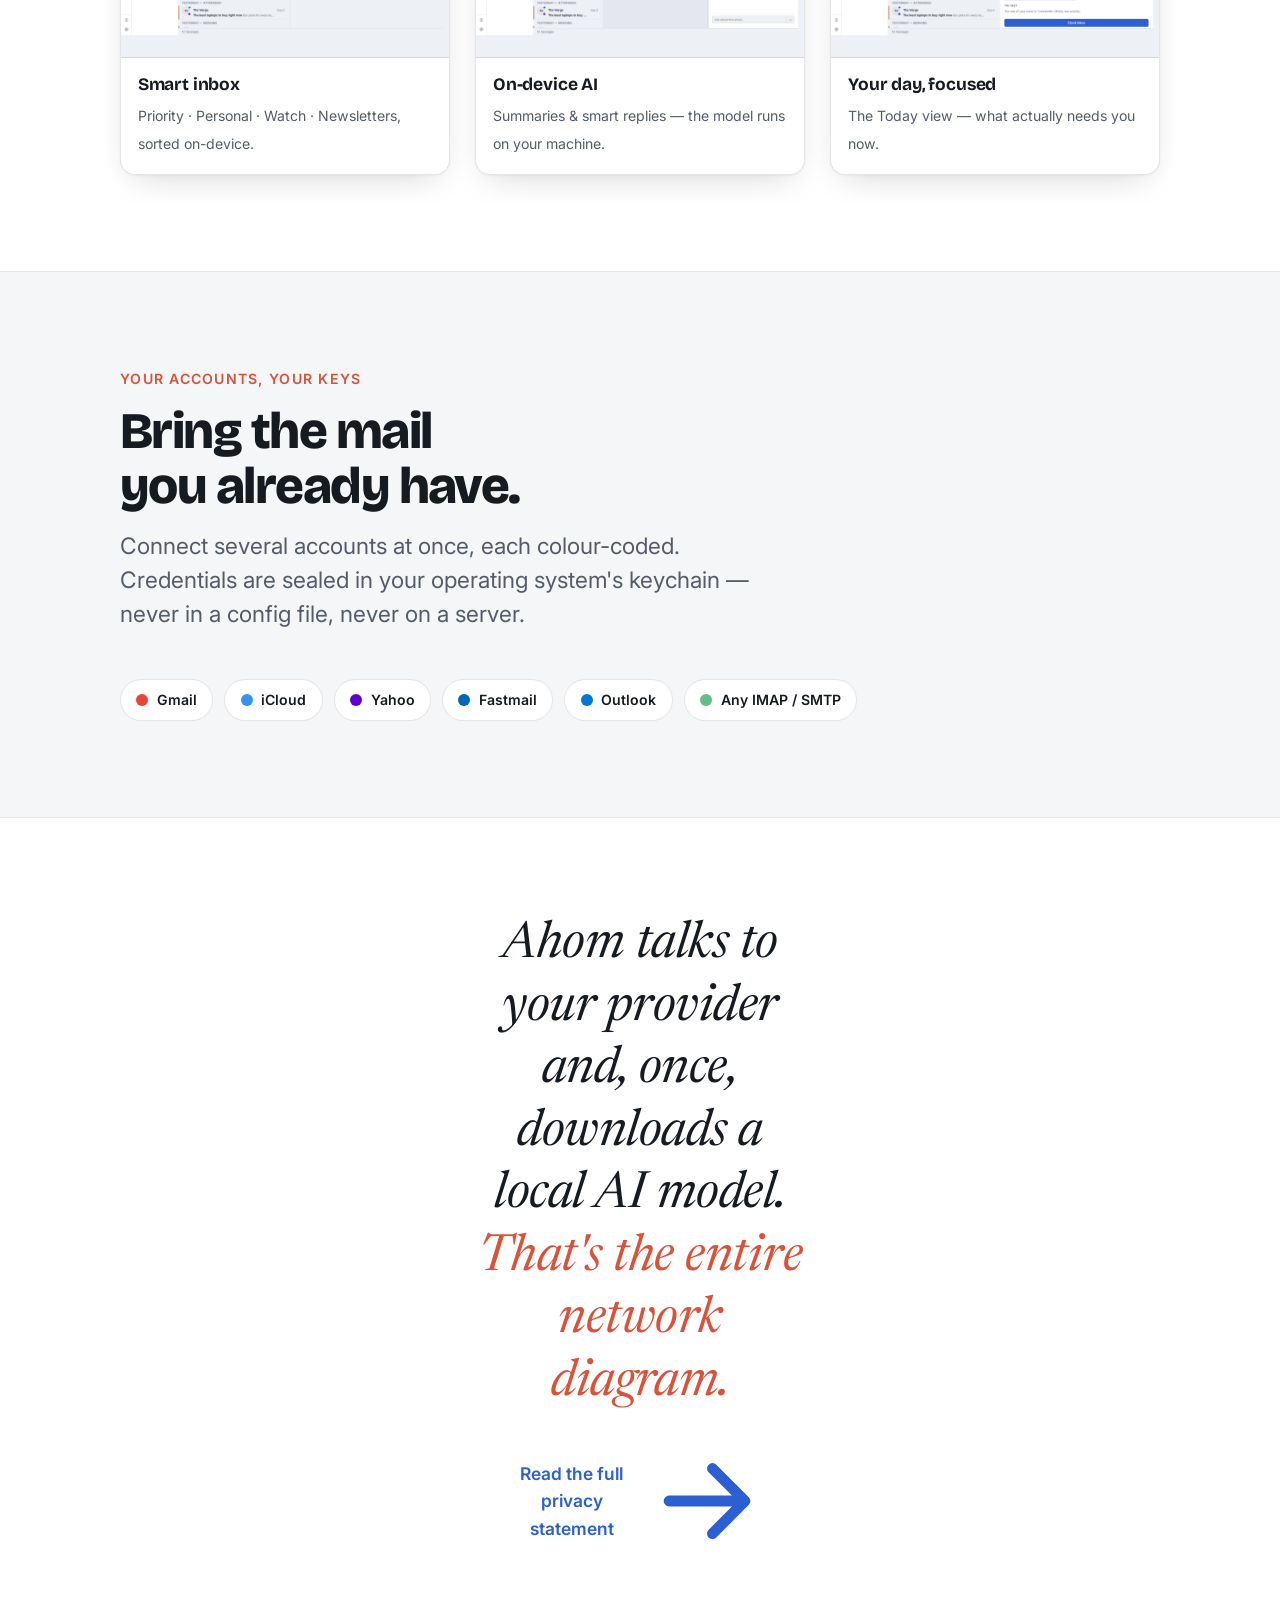
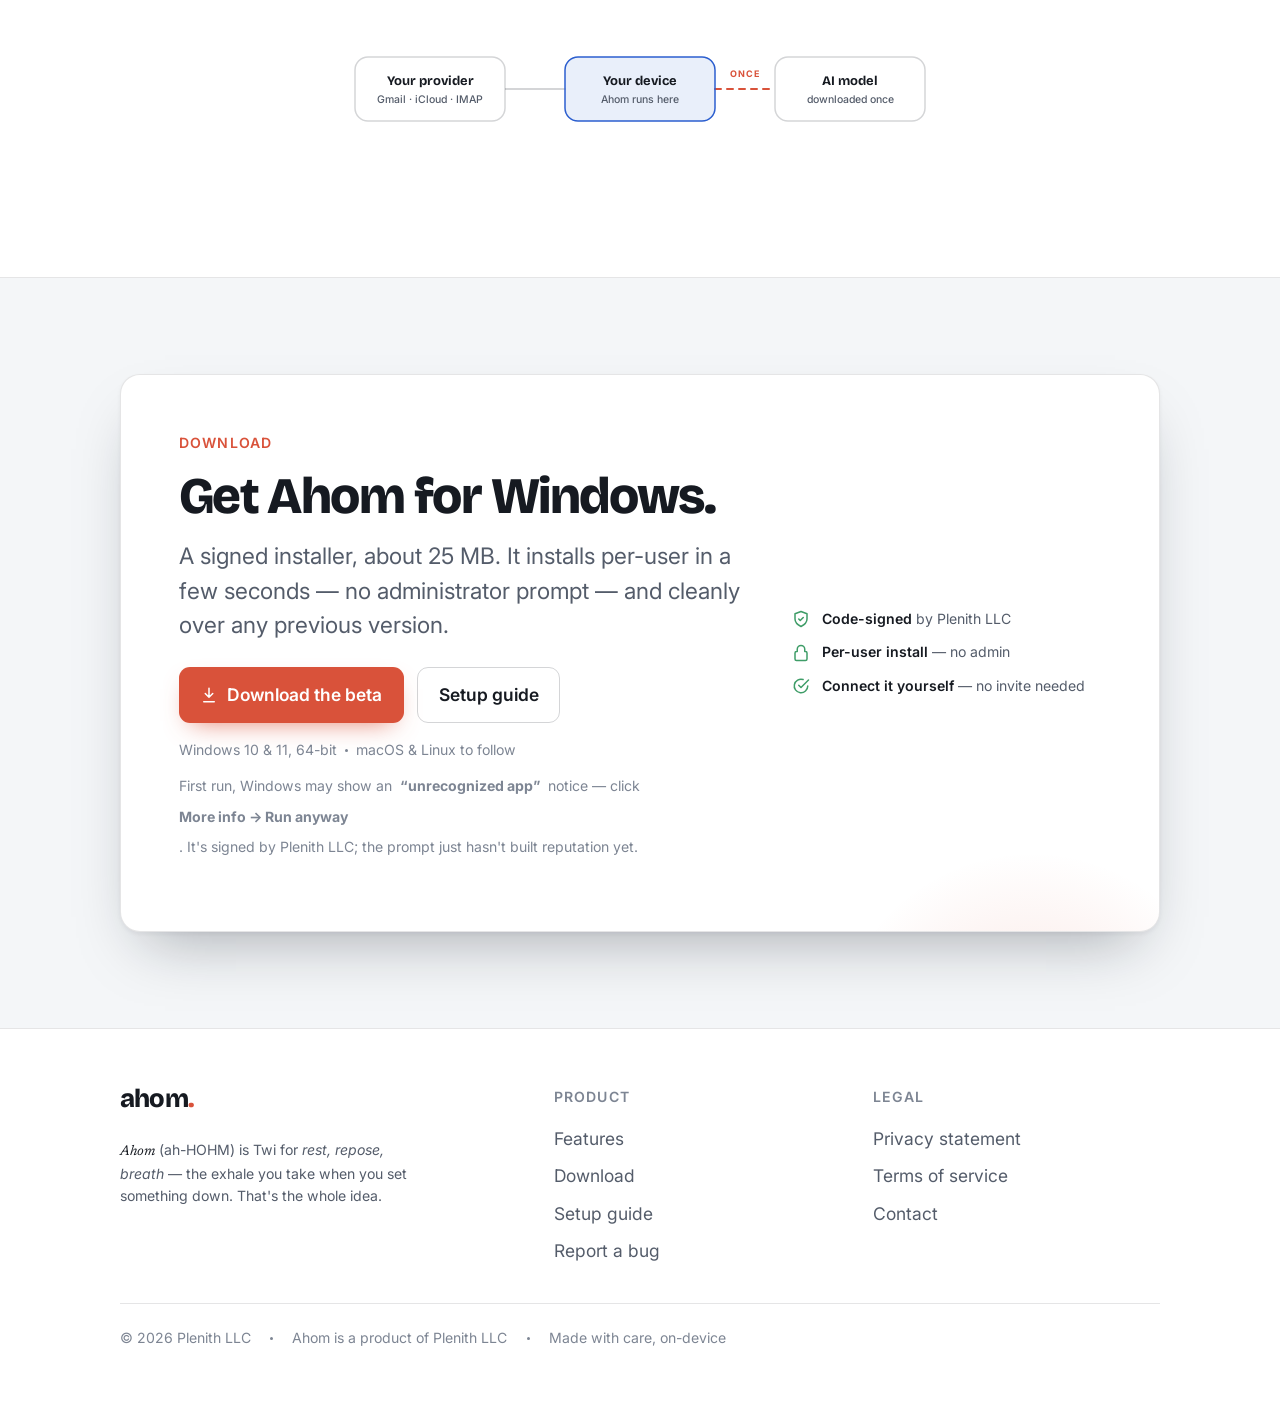
==== commit 486722a9: "site: real app screenshots + motion; JS-off reveal fix; SmartScreen note - Hero shows the real reade" ====
--- a/index.html
+++ b/index.html
@@ -3,6 +3,7 @@
 <head>
 <meta charset="utf-8">
 <meta name="viewport" content="width=device-width, initial-scale=1">
+<script>document.documentElement.classList.add('js')</script>
 <title>Ahom — private email, on your device</title>
 <meta name="description" content="Ahom is a local-first, privacy-first desktop email client by Plenith LLC. Your mail lives encrypted on your own machine, with on-device AI that never touches the cloud.">
 <meta name="theme-color" content="#0d1017">
@@ -99,8 +100,8 @@
   .nav__links a:hover { color: var(--ink); background: var(--surface-2); }
   .nav__cta { text-decoration: none; font-weight: 600; font-size: var(--step--1); padding: .5rem .95rem; border-radius: 9px; background: var(--ink); color: var(--ground); transition: transform .15s, opacity .2s; }
   .nav__cta:hover { opacity: .9; transform: translateY(-1px); }
-  .theme-btn { display: inline-grid; place-items: center; width: 38px; height: 38px; border: 1px solid var(--line); border-radius: 10px; background: var(--surface); color: var(--ink-soft); cursor: pointer; transition: color .2s, border-color .2s; }
-  .theme-btn:hover { color: var(--ink); border-color: var(--line-strong); }
+  .theme-btn { display: inline-grid; place-items: center; width: 38px; height: 38px; border: 1px solid var(--line); border-radius: 10px; background: var(--surface); color: var(--ink-soft); cursor: pointer; transition: color .2s, border-color .2s, transform .2s; }
+  .theme-btn:hover { color: var(--ink); border-color: var(--line-strong); transform: rotate(18deg); }
   .theme-btn svg { width: 17px; height: 17px; }
   .nav__hide { display: inline; }
   @media (max-width: 620px) { .nav__hide { display: none; } }
@@ -117,16 +118,15 @@
   .hero__sub { color: var(--ink-soft); font-size: var(--step-1); max-width: 46ch; margin: 0 0 2rem; line-height: 1.5; }
   .cta-row { display: flex; flex-wrap: wrap; gap: .8rem; align-items: center; }
   .btn { display: inline-flex; align-items: center; gap: .55rem; text-decoration: none; font-weight: 600; font-size: var(--step-0); padding: .8rem 1.3rem; border-radius: 11px; border: 1px solid transparent; cursor: pointer; transition: transform .15s, box-shadow .2s, background .2s; }
-  .btn svg { width: 18px; height: 18px; }
+  .btn svg { width: 18px; height: 18px; transition: transform .2s; }
   .btn--primary { background: var(--coral); color: var(--coral-ink); box-shadow: 0 10px 26px -12px color-mix(in oklab, var(--coral) 80%, transparent); }
   .btn--primary:hover { transform: translateY(-2px); box-shadow: 0 16px 34px -12px color-mix(in oklab, var(--coral) 78%, transparent); }
+  .btn--primary:hover svg { transform: translateY(2px); }
   .btn--ghost { background: transparent; color: var(--ink); border-color: var(--line-strong); }
   .btn--ghost:hover { background: var(--surface); transform: translateY(-2px); }
   .cta-note { color: var(--ink-faint); font-size: var(--step--1); margin-top: 1rem; display: flex; align-items: center; gap: .5rem; flex-wrap: wrap; }
   .cta-note .sep { width: 3px; height: 3px; border-radius: 50%; background: var(--ink-faint); display: inline-block; }
   .mock { background: var(--surface); border: 1px solid var(--line); border-radius: 16px; box-shadow: var(--shadow-lift); overflow: hidden; transform: rotate(.4deg); }
-  @media (prefers-reduced-motion: no-preference) { .mock { animation: rise .8s cubic-bezier(.2,.7,.2,1) both; } }
-  @keyframes rise { from { opacity: 0; transform: translateY(16px) rotate(.4deg); } to { opacity: 1; transform: translateY(0) rotate(.4deg); } }
   .mock__bar { display: flex; align-items: center; gap: .5rem; padding: .7rem .95rem; border-bottom: 1px solid var(--line); background: var(--surface-2); }
   .mock__dots { display: flex; gap: .4rem; }
   .mock__dots i { width: 10px; height: 10px; border-radius: 50%; background: var(--line-strong); }
@@ -188,6 +188,8 @@
   .manifesto .u { color: var(--coral); }
   .manifesto a { color: var(--accent); text-decoration: none; font-family: var(--font-body); font-style: normal; font-weight: 600; font-size: var(--step-0); display: inline-flex; align-items: center; gap: .4rem; }
   .manifesto a:hover { text-decoration: underline; }
+  .manifesto a svg { transition: transform .2s; }
+  .manifesto a:hover svg { transform: translateX(3px); }
   .download-card { position: relative; overflow: hidden; background: var(--surface); border: 1px solid var(--line); border-radius: 20px; box-shadow: var(--shadow-lift); padding: clamp(2rem, 1.4rem + 3vw, 3.6rem); display: grid; grid-template-columns: 1.3fr .7fr; gap: 2.5rem; align-items: center; }
   .download-card__glow { position: absolute; inset: auto -8% -60% auto; width: 420px; height: 420px; background: radial-gradient(circle, var(--glow-a), transparent 68%); pointer-events: none; }
   @media (max-width: 780px) { .download-card { grid-template-columns: 1fr; gap: 1.6rem; } }
@@ -208,8 +210,103 @@
   .foot__legal { margin-top: 2.4rem; padding-top: 1.4rem; border-top: 1px solid var(--line); display: flex; flex-wrap: wrap; gap: .5rem 1.2rem; align-items: center; color: var(--ink-faint); font-size: var(--step--1); }
   .reveal { opacity: 1; }
   @media (prefers-reduced-motion: no-preference) {
-    .reveal { opacity: 0; transform: translateY(18px); transition: opacity .6s ease, transform .6s cubic-bezier(.2,.7,.2,1); }
-    .reveal.in { opacity: 1; transform: none; }
+    .js .reveal { opacity: 0; transform: translateY(18px); transition: opacity .6s ease, transform .6s cubic-bezier(.2,.7,.2,1); }
+    .js .reveal.in { opacity: 1; transform: none; }
+  }
+
+  /* ===========================================================
+     Motion & interaction — calm, "breathing" (2026-09-10).
+     Every continuous/entrance animation is gated behind
+     prefers-reduced-motion: no-preference; the page is fully
+     legible and usable with motion off.
+     =========================================================== */
+  .hero__glow, .mock { transition: translate .3s ease; }   /* smooth pointer parallax; JS sets `translate` */
+  @media (prefers-reduced-motion: no-preference) {
+    /* Ambient breathing hero glow — a slow, held breath. */
+    .hero__glow { animation: glowBreath 17s ease-in-out infinite; }
+    @keyframes glowBreath {
+      0%, 100% { transform: translateY(0) scale(1);      opacity: .82; }
+      50%      { transform: translateY(-16px) scale(1.07); opacity: 1; }
+    }
+    /* The hero reader panel rises in, then floats gently forever. */
+    .mock { animation: rise .8s cubic-bezier(.2,.7,.2,1) both, floaty 7.5s ease-in-out 1s infinite; }
+    @keyframes rise  { from { opacity: 0; transform: translateY(16px) rotate(.4deg); } to { opacity: 1; transform: translateY(0) rotate(.4deg); } }
+    @keyframes floaty{ 0%,100% { transform: translateY(0) rotate(.4deg); } 50% { transform: translateY(-9px) rotate(.4deg); } }
+    /* The "summarized on your device" chip lands a beat after the panel. */
+    .mock .ai-chip { animation: chipIn .6s ease both 1s; }
+    @keyframes chipIn { from { opacity: 0; transform: translateY(7px); } to { opacity: 1; transform: none; } }
+    /* Staggered scroll reveals inside the grids. */
+    .pillars > .reveal:nth-child(2), .features > .reveal:nth-child(2), .shots > .reveal:nth-child(2) { transition-delay: .09s; }
+    .pillars > .reveal:nth-child(3), .features > .reveal:nth-child(3), .shots > .reveal:nth-child(3) { transition-delay: .18s; }
+    .features > .reveal:nth-child(4) { transition-delay: .27s; }
+  }
+
+  /* Hover micro-interactions (intent-driven — fine with reduced motion). */
+  .tile { transition: transform .28s cubic-bezier(.2,.7,.2,1), box-shadow .28s, border-color .28s; }
+  .tile:hover { transform: translateY(-4px); box-shadow: var(--shadow-lift); border-color: var(--line-strong); }
+  .tile__ic { transition: transform .28s cubic-bezier(.2,.7,.2,1); }
+  .tile:hover .tile__ic { transform: scale(1.09) rotate(-4deg); }
+  .pillar__ic { transition: transform .28s cubic-bezier(.2,.7,.2,1); }
+  .pillar:hover .pillar__ic { transform: translateY(-3px) scale(1.06); }
+  .prov { transition: transform .18s ease, border-color .18s ease; }
+  .prov:hover { transform: translateY(-2px); border-color: var(--line-strong); }
+  .prov .swatch { transition: transform .18s ease; }
+  .prov:hover .swatch { transform: scale(1.35); }
+
+  /* ---- "See it in action" gallery ---- */
+  .shots { display: grid; grid-template-columns: repeat(3, 1fr); gap: clamp(1rem, .5rem + 1.5vw, 1.6rem); }
+  @media (max-width: 900px) { .shots { grid-template-columns: 1fr; max-width: 30rem; margin-inline: auto; } }
+  .shot { margin: 0; border: 1px solid var(--line); border-radius: 15px; overflow: hidden; background: var(--surface); box-shadow: var(--shadow); transition: transform .3s cubic-bezier(.2,.7,.2,1), box-shadow .3s; }
+  .shot:hover { transform: translateY(-6px); box-shadow: var(--shadow-lift); }
+  .shot__frame { position: relative; aspect-ratio: 16 / 10; background: var(--surface-2); overflow: hidden; border-bottom: 1px solid var(--line); }
+  .shot__frame img { position: absolute; inset: 0; width: 100%; height: 100%; object-fit: cover; object-position: top center; }
+  .shot__frame .is-dark { display: none; }
+  :root[data-theme="dark"] .shot__frame .is-light { display: none; }
+  :root[data-theme="dark"] .shot__frame .is-dark { display: block; }
+  @media (prefers-color-scheme: dark) {
+    :root:not([data-theme="light"]) .shot__frame .is-light { display: none; }
+    :root:not([data-theme="light"]) .shot__frame .is-dark { display: block; }
+  }
+  .shot__ph { position: absolute; inset: 0; display: grid; place-items: center; text-align: center; padding: 1rem; color: var(--ink-faint); font-size: var(--step--1); font-weight: 500;
+    background: repeating-linear-gradient(45deg, var(--surface-2), var(--surface-2) 11px, var(--surface) 11px, var(--surface) 22px); }
+  .shot__cap { padding: .85rem 1.05rem 1.05rem; }
+  .shot__cap b { display: block; font-family: var(--font-display); font-weight: 700; font-size: var(--step-0); letter-spacing: -0.01em; color: var(--ink); margin-bottom: .12rem; }
+  .shot__cap span { color: var(--ink-soft); font-size: var(--step--1); }
+
+  /* ---- hero product screenshot (a real capture, replaces the drawn mock) ---- */
+  .hero-shot { position: relative; border: 1px solid var(--line-strong); border-radius: 14px; box-shadow: var(--shadow-lift); overflow: hidden; transform: rotate(.4deg); background: var(--surface-2); transition: translate .3s ease; }
+  .hero-shot img { display: block; width: 100%; height: auto; }
+  .hero-shot .is-dark { display: none; }
+  :root[data-theme="dark"] .hero-shot .is-light { display: none; }
+  :root[data-theme="dark"] .hero-shot .is-dark { display: block; }
+  @media (prefers-color-scheme: dark) {
+    :root:not([data-theme="light"]) .hero-shot .is-light { display: none; }
+    :root:not([data-theme="light"]) .hero-shot .is-dark { display: block; }
+  }
+  @media (prefers-reduced-motion: no-preference) {
+    .hero-shot { animation: rise .8s cubic-bezier(.2,.7,.2,1) both, floaty 7.5s ease-in-out 1s infinite; }
+  }
+
+  /* ---- self-drawing "network diagram" (the whole network, literally) ---- */
+  .netwrap { max-width: 600px; margin: 1.9rem auto 0; }
+  .netdiagram { width: 100%; height: auto; overflow: visible; }
+  .netdiagram .nd-line { fill: none; stroke: var(--line-strong); stroke-width: 2; stroke-linecap: round; }
+  .netdiagram .nd-line--once { stroke: var(--coral); stroke-dasharray: 6 6; }
+  .netdiagram .nd-node rect { fill: var(--surface); stroke: var(--line-strong); stroke-width: 1.5; }
+  .netdiagram .nd-node.is-device rect { fill: var(--accent-soft); stroke: var(--accent); }
+  .netdiagram .nd-t { fill: var(--ink); font: 700 13px var(--font-display); }
+  .netdiagram .nd-s { fill: var(--ink-soft); font: 500 10.5px var(--font-body); }
+  .netdiagram .nd-once { fill: var(--coral); font: 700 9px var(--font-body); letter-spacing: .1em; }
+  @media (prefers-reduced-motion: no-preference) {
+    .js .netdiagram .nd-solid { stroke-dasharray: 90; stroke-dashoffset: 90; }
+    .js .netdiagram .nd-node, .js .netdiagram .nd-line--once, .js .netdiagram .nd-once { opacity: 0; }
+    .reveal.in .netdiagram .nd-solid { transition: stroke-dashoffset .9s ease .3s; stroke-dashoffset: 0; }
+    .reveal.in .netdiagram .nd-node { transition: opacity .5s ease; opacity: 1; }
+    .reveal.in .netdiagram .nd-node.is-device { transition-delay: 0s; }
+    .reveal.in .netdiagram .nd-node.is-provider { transition-delay: .15s; }
+    .reveal.in .netdiagram .nd-node.is-model { transition-delay: 1s; }
+    .reveal.in .netdiagram .nd-line--once { transition: opacity .5s ease .95s; opacity: 1; }
+    .reveal.in .netdiagram .nd-once { transition: opacity .5s ease 1.3s; opacity: 1; }
   }
 </style>
 </head>
@@ -220,6 +317,7 @@
     <div class="nav__links">
       <a href="#promise" class="nav__hide">Why Ahom</a>
       <a href="#features" class="nav__hide">Features</a>
+      <a href="#in-action" class="nav__hide">See it</a>
       <a href="#privacy" class="nav__hide">Privacy</a>
       <button class="theme-btn" id="themeBtn" type="button" aria-label="Switch colour theme" title="Switch theme">
         <svg id="themeIcon" viewBox="0 0 24 24" fill="none" stroke="currentColor" stroke-width="2" stroke-linecap="round" stroke-linejoin="round"><circle cx="12" cy="12" r="4"></circle><path d="M12 2v2M12 20v2M4.9 4.9l1.4 1.4M17.7 17.7l1.4 1.4M2 12h2M20 12h2M4.9 19.1l1.4-1.4M17.7 6.3l1.4-1.4"></path></svg>
@@ -248,31 +346,9 @@
     </div>
 
     <div class="hero__art">
-      <div class="mock" role="img" aria-label="The Ahom reader showing a verified message summarized on-device with tracking blocked">
-        <div class="mock__bar">
-          <div class="mock__dots"><i></i><i></i><i></i></div>
-          <span class="wordmark">ahom<span class="dot">.</span></span>
-        </div>
-        <div class="mock__body">
-          <div class="mock__sender">
-            <span class="brandlogo" aria-hidden="true">
-              <svg viewBox="0 0 24 24" fill="none" stroke="currentColor" stroke-width="2" stroke-linecap="round" stroke-linejoin="round"><path d="M3 21h18M5 21V10l7-5 7 5v11M9 21v-6h6v6"></path></svg>
-            </span>
-            <span class="mock__who"><b>First National</b><span>statements@fnbank.com</span></span>
-            <span class="verified"><svg viewBox="0 0 24 24" fill="none" stroke="currentColor" stroke-width="2.4" stroke-linecap="round" stroke-linejoin="round"><path d="M20 6L9 17l-5-5"></path></svg>DMARC</span>
-          </div>
-          <p class="mock__subject">Your July statement is ready</p>
-          <p class="mock__snippet">Hi Abraham — your monthly statement is available to view. No action is needed…</p>
-          <div class="ai-chip">
-            <svg viewBox="0 0 24 24" fill="currentColor"><path d="M12 2l1.9 5.2L19 9l-5.1 1.8L12 16l-1.9-5.2L5 9l5.1-1.8L12 2z"></path></svg>
-            <span class="ai-chip__t"><b>Summarized on your device.</b> Routine statement notice — nothing due, no links to act on.</span>
-          </div>
-          <div class="chip-row">
-            <span class="chip on"><svg viewBox="0 0 24 24" fill="none" stroke="currentColor" stroke-width="2.2" stroke-linecap="round" stroke-linejoin="round"><path d="M18 6L6 18M6 6l12 12"></path></svg>Tracking blocked</span>
-            <span class="chip on"><svg viewBox="0 0 24 24" fill="none" stroke="currentColor" stroke-width="2.2" stroke-linecap="round" stroke-linejoin="round"><path d="M2 2l20 20M10.6 5.1A9 9 0 0121 12s-1 1.8-2.8 3.4M6.6 6.6A9 9 0 003 12s3 6 9 6a8.7 8.7 0 004.3-1.1"></path></svg>Remote images off</span>
-            <span class="chip"><svg viewBox="0 0 24 24" fill="none" stroke="currentColor" stroke-width="2.2" stroke-linecap="round" stroke-linejoin="round"><rect x="4" y="10" width="16" height="11" rx="2"></rect><path d="M8 10V7a4 4 0 018 0v3"></path></svg>Encrypted at rest</span>
-          </div>
-        </div>
+      <div class="hero-shot" role="img" aria-label="The Ahom desktop app: a message open in the reader, summarized on-device, with remote images held back">
+        <img class="is-light" src="shots/reader-light.png" width="1440" height="900" alt="The Ahom desktop email app with a message open in the reader">
+        <img class="is-dark" src="shots/reader-dark.png" width="1440" height="900" alt="The Ahom desktop email app in dark mode">
       </div>
     </div>
   </div>
@@ -340,7 +416,40 @@
   </div>
 </section>
 
-<section class="band band--tint" id="accounts">
+<section class="band band--tint" id="in-action">
+  <div class="wrap">
+    <div class="sec-head reveal">
+      <p class="kicker">See it in action</p>
+      <h2 class="head">The whole app, on your machine.</h2>
+      <p class="lede">A real inbox, a calm reader, on-device AI — a native desktop app, not a web dashboard. Here's what you actually get.</p>
+    </div>
+    <div class="shots">
+      <figure class="shot reveal">
+        <div class="shot__frame">
+          <img class="is-light" src="shots/inbox-light.png" width="1440" height="900" loading="lazy" alt="The Ahom inbox sorted into Priority, Personal, Watch, Newsletters and Quiet">
+          <img class="is-dark" src="shots/inbox-dark.png" width="1440" height="900" loading="lazy" alt="The Ahom inbox in dark mode">
+        </div>
+        <figcaption class="shot__cap"><b>Smart inbox</b><span>Priority · Personal · Watch · Newsletters, sorted on-device.</span></figcaption>
+      </figure>
+      <figure class="shot reveal">
+        <div class="shot__frame">
+          <img class="is-light" src="shots/ai-light.png" width="1440" height="900" loading="lazy" alt="Ahom summarizing an email thread on-device">
+          <img class="is-dark" src="shots/ai-dark.png" width="1440" height="900" loading="lazy" alt="Ahom on-device AI summary in dark mode">
+        </div>
+        <figcaption class="shot__cap"><b>On-device AI</b><span>Summaries &amp; smart replies — the model runs on your machine.</span></figcaption>
+      </figure>
+      <figure class="shot reveal">
+        <div class="shot__frame">
+          <img class="is-light" src="shots/today-light.png" width="1440" height="900" loading="lazy" alt="The Ahom Today morning brief — agenda and what needs your attention">
+          <img class="is-dark" src="shots/today-dark.png" width="1440" height="900" loading="lazy" alt="The Ahom Today view in dark mode">
+        </div>
+        <figcaption class="shot__cap"><b>Your day, focused</b><span>The Today view — what actually needs you now.</span></figcaption>
+      </figure>
+    </div>
+  </div>
+</section>
+
+<section class="band" id="accounts">
   <div class="wrap">
     <div class="sec-head reveal">
       <p class="kicker">Your accounts, your keys</p>
@@ -358,7 +467,7 @@
   </div>
 </section>
 
-<section class="band" id="privacy">
+<section class="band band--tint" id="privacy">
   <div class="wrap">
     <div class="manifesto reveal">
       <p>Ahom talks to your provider and, once, downloads a local AI model. <span class="u">That's the entire network diagram.</span></p>
@@ -366,10 +475,32 @@
         <svg viewBox="0 0 24 24" fill="none" stroke="currentColor" stroke-width="2" stroke-linecap="round" stroke-linejoin="round"><path d="M5 12h14M13 6l6 6-6 6"></path></svg>
       </a>
     </div>
+    <div class="netwrap reveal" aria-hidden="true">
+      <svg class="netdiagram" viewBox="0 0 600 176" xmlns="http://www.w3.org/2000/svg">
+        <line class="nd-line nd-solid" x1="165" y1="92" x2="225" y2="92"></line>
+        <line class="nd-line nd-line--once" x1="375" y1="92" x2="435" y2="92"></line>
+        <text class="nd-once" x="405" y="80" text-anchor="middle">ONCE</text>
+        <g class="nd-node is-provider">
+          <rect x="15" y="60" width="150" height="64" rx="13"></rect>
+          <text class="nd-t" x="90" y="88" text-anchor="middle">Your provider</text>
+          <text class="nd-s" x="90" y="106" text-anchor="middle">Gmail · iCloud · IMAP</text>
+        </g>
+        <g class="nd-node is-device">
+          <rect x="225" y="60" width="150" height="64" rx="13"></rect>
+          <text class="nd-t" x="300" y="88" text-anchor="middle">Your device</text>
+          <text class="nd-s" x="300" y="106" text-anchor="middle">Ahom runs here</text>
+        </g>
+        <g class="nd-node is-model">
+          <rect x="435" y="60" width="150" height="64" rx="13"></rect>
+          <text class="nd-t" x="510" y="88" text-anchor="middle">AI model</text>
+          <text class="nd-s" x="510" y="106" text-anchor="middle">downloaded once</text>
+        </g>
+      </svg>
+    </div>
   </div>
 </section>
 
-<section class="band band--tint" id="download">
+<section class="band" id="download">
   <div class="wrap">
     <div class="download-card reveal">
       <div class="download-card__glow" aria-hidden="true"></div>
@@ -385,6 +516,7 @@
           <a href="https://github.com/IAmAB-Dev/ahom-beta#readme" class="btn btn--ghost">Setup guide</a>
         </div>
         <p class="cta-note">Windows 10 &amp; 11, 64-bit <span class="sep"></span> macOS &amp; Linux to follow</p>
+        <p class="cta-note" style="margin-top:.45rem">First run, Windows may show an <b>“unrecognized app”</b> notice — click <b>More info → Run anyway</b>. It's signed by Plenith LLC; the prompt just hasn't built reputation yet.</p>
       </div>
       <div class="dl-badges">
         <div class="dl-badge"><svg viewBox="0 0 24 24" fill="none" stroke="currentColor" stroke-width="2" stroke-linecap="round" stroke-linejoin="round"><path d="M12 22s8-4 8-10V5l-8-3-8 3v7c0 6 8 10 8 10z"></path><path d="M9 12l2 2 4-4"></path></svg><span><b>Code-signed</b> by Plenith LLC</span></div>
@@ -416,7 +548,7 @@
         <ul>
           <li><a href="privacy.html">Privacy statement</a></li>
           <li><a href="terms.html">Terms of service</a></li>
-          <li><a href="mailto:hello@ahom.com">Contact</a></li>
+          <li><a href="mailto:steward@plenith.io">Contact</a></li>
         </ul>
       </div>
     </div>
@@ -450,11 +582,14 @@
       try { localStorage.setItem("ahom-theme", next); } catch (e) {}
       apply(next);
     });
+
     var nav = document.getElementById("nav");
     var onScroll = function () { nav.setAttribute("data-stuck", String(window.scrollY > 8)); };
     onScroll();
     window.addEventListener("scroll", onScroll, { passive: true });
-    if (!window.matchMedia || !window.matchMedia("(prefers-reduced-motion: reduce)").matches) {
+
+    var reduce = window.matchMedia && window.matchMedia("(prefers-reduced-motion: reduce)").matches;
+    if (!reduce) {
       var io = new IntersectionObserver(function (entries) {
         entries.forEach(function (en) { if (en.isIntersecting) { en.target.classList.add("in"); io.unobserve(en.target); } });
       }, { rootMargin: "0px 0px -8% 0px", threshold: 0.08 });
@@ -462,6 +597,26 @@
     } else {
       document.querySelectorAll(".reveal").forEach(function (el) { el.classList.add("in"); });
     }
+
+    // Subtle pointer parallax on the hero — desktop pointers, motion on only.
+    if (!reduce && window.matchMedia && window.matchMedia("(pointer: fine)").matches) {
+      var hero = document.querySelector(".hero");
+      var glow = document.querySelector(".hero__glow");
+      var mock = document.querySelector(".hero-shot");
+      if (hero) {
+        hero.addEventListener("mousemove", function (e) {
+          var r = hero.getBoundingClientRect();
+          var dx = (e.clientX - r.left) / r.width - 0.5;
+          var dy = (e.clientY - r.top) / r.height - 0.5;
+          if (glow) glow.style.translate = (dx * 22).toFixed(1) + "px " + (dy * 16).toFixed(1) + "px";
+          if (mock) mock.style.translate = (dx * -14).toFixed(1) + "px " + (dy * -10).toFixed(1) + "px";
+        }, { passive: true });
+        hero.addEventListener("mouseleave", function () {
+          if (glow) glow.style.translate = "";
+          if (mock) mock.style.translate = "";
+        });
+      }
+    }
   })();
 </script>
 </body>
